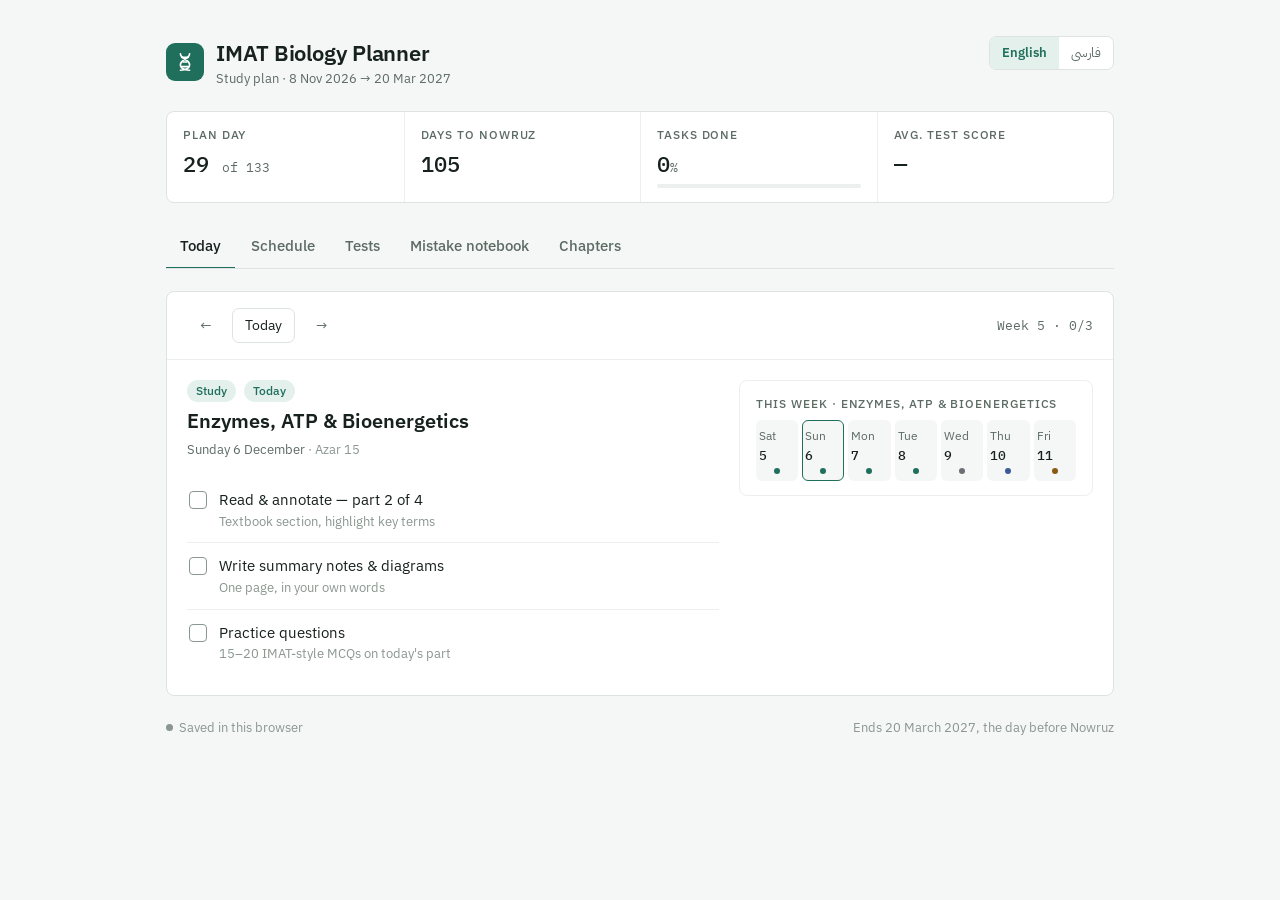
==== index.html @ bbfca8be "Add IMAT biology study planner Co-Authored-By: Claude Opus 5.5 <noreply@anthropic.com> Claude-Sessio" ====
<!doctype html>
<html lang="en"><head><meta charset="utf-8"><meta name="viewport" content="width=device-width,initial-scale=1,viewport-fit=cover"></head><body>
<title>IMAT Biology Planner</title>
<meta name="claude:viewport-fit-sides" content="cover">
<link rel="preconnect" href="https://fonts.googleapis.com">
<link rel="preconnect" href="https://fonts.gstatic.com" crossorigin>
<link rel="stylesheet" href="https://fonts.googleapis.com/css2?family=IBM+Plex+Mono:wght@400;500&family=IBM+Plex+Sans+Arabic:wght@400;500;600&family=IBM+Plex+Sans:wght@400;500;600&display=swap">
<style>
/* Layout: one calm working column — a header ledger with the key figures, a tab strip, then a single work surface. */
:root{
  --bg:#f5f7f6; --surface:#ffffff; --line:#dde3e0; --line-soft:#ebefed;
  --fg:#17211d; --muted:#5d6b65; --faint:#8a9690;
  --accent:#1f6f5c; --accent-soft:#e3f0eb; --accent-fg:#ffffff;
  --test:#3a5a99; --test-soft:#e6ecf7;
  --review:#8a5a14; --review-soft:#f6eddc;
  --rest:#6b6f75; --rest-soft:#eef0f1;
  --bad:#b23b3b; --bad-soft:#f8e6e6;
  --sans:"IBM Plex Sans","IBM Plex Sans Arabic",system-ui,-apple-system,"Segoe UI",sans-serif;
  --fa:"IBM Plex Sans Arabic","IBM Plex Sans",Tahoma,system-ui,sans-serif;
  --mono:"IBM Plex Mono",ui-monospace,"SF Mono",Menlo,monospace;
  --r:8px;
}
@media (prefers-color-scheme:dark){:root:not([data-theme="light"]){
  --bg:#0f1513; --surface:#161e1b; --line:#26312d; --line-soft:#1e2824;
  --fg:#e4ebe8; --muted:#9aa8a2; --faint:#6f7d77;
  --accent:#5fbf9f; --accent-soft:#183129; --accent-fg:#0d1a15;
  --test:#8fa9e0; --test-soft:#1b2438; --review:#d9a957; --review-soft:#2e2414;
  --rest:#9aa0a6; --rest-soft:#1f2427; --bad:#e58a8a; --bad-soft:#341c1c; color-scheme:dark}}
:root[data-theme="dark"]{
  --bg:#0f1513; --surface:#161e1b; --line:#26312d; --line-soft:#1e2824;
  --fg:#e4ebe8; --muted:#9aa8a2; --faint:#6f7d77;
  --accent:#5fbf9f; --accent-soft:#183129; --accent-fg:#0d1a15;
  --test:#8fa9e0; --test-soft:#1b2438; --review:#d9a957; --review-soft:#2e2414;
  --rest:#9aa0a6; --rest-soft:#1f2427; --bad:#e58a8a; --bad-soft:#341c1c; color-scheme:dark}

*{box-sizing:border-box}
body{background:var(--bg);color:var(--fg);font-family:var(--sans);font-size:15px;line-height:1.5;-webkit-font-smoothing:antialiased}
html[lang="fa"] body{font-family:var(--fa)}
.wrap{max-width:980px;margin:0 auto;padding-block:28px 64px;padding-left:max(16px,env(safe-area-inset-left,0px));padding-right:max(16px,env(safe-area-inset-right,0px));display:flex;flex-direction:column;gap:22px}
h1,h2,h3{margin:0;text-wrap:balance;font-weight:600}
h1{font-size:22px;letter-spacing:-.01em}
h2{font-size:17px}
h3{font-size:15px}
.num{font-family:var(--mono);font-variant-numeric:tabular-nums}
.eyebrow{font-size:11.5px;letter-spacing:.08em;text-transform:uppercase;color:var(--muted);font-weight:500}
html[lang="fa"] .eyebrow{letter-spacing:0;text-transform:none;font-size:12.5px}
.muted{color:var(--muted)}
button,input,select,textarea{font:inherit;color:inherit}
:focus-visible{outline:2px solid var(--accent);outline-offset:2px}

/* Header */
.top{display:flex;justify-content:space-between;align-items:flex-start;gap:16px;flex-wrap:wrap}
.brand{display:flex;gap:12px;align-items:center}
.mark{width:38px;height:38px;border-radius:9px;background:var(--accent);display:grid;place-items:center;flex:none}
.mark svg{width:22px;height:22px}
.sub{font-size:13px;color:var(--muted)}
.lang{display:flex;border:1px solid var(--line);border-radius:7px;overflow:hidden;background:var(--surface)}
.lang button{border:0;background:none;padding:6px 12px;cursor:pointer;font-size:13px;color:var(--muted)}
.lang button[aria-pressed="true"]{background:var(--accent-soft);color:var(--accent);font-weight:600}

.ledger{display:grid;grid-template-columns:repeat(4,minmax(0,1fr));background:var(--surface);border:1px solid var(--line);border-radius:var(--r)}
.ledger > div{padding:14px 16px;display:flex;flex-direction:column;gap:4px;min-width:0}
.ledger > div + div{border-inline-start:1px solid var(--line-soft)}
.ledger .v{font-family:var(--mono);font-size:22px;font-weight:500;font-variant-numeric:tabular-nums}
.ledger .v small{font-size:13px;color:var(--muted);font-weight:400}
.bar{height:4px;background:var(--line-soft);border-radius:2px;overflow:hidden}
.bar i{display:block;height:100%;background:var(--accent);border-radius:2px}

/* Tabs */
.tabs{display:flex;gap:2px;border-bottom:1px solid var(--line);overflow-x:auto;scrollbar-width:none}
.tabs button{border:0;background:none;padding:10px 14px;cursor:pointer;color:var(--muted);font-weight:500;border-bottom:2px solid transparent;margin-bottom:-1px;white-space:nowrap}
.tabs button[aria-selected="true"]{color:var(--fg);border-bottom-color:var(--accent)}
.tabs button:hover{color:var(--fg)}

.panel{background:var(--surface);border:1px solid var(--line);border-radius:var(--r)}
.panel-h{padding:16px 20px;border-bottom:1px solid var(--line-soft);display:flex;justify-content:space-between;align-items:center;gap:12px;flex-wrap:wrap}
.panel-b{padding:20px}

/* Chips */
.chip{display:inline-flex;align-items:center;gap:6px;font-size:12px;font-weight:500;padding:2px 9px;border-radius:999px;white-space:nowrap}
.chip.study{background:var(--accent-soft);color:var(--accent)}
.chip.test{background:var(--test-soft);color:var(--test)}
.chip.review{background:var(--review-soft);color:var(--review)}
.chip.rest{background:var(--rest-soft);color:var(--rest)}
.chip.final{background:var(--accent);color:var(--accent-fg)}
.chip.bad{background:var(--bad-soft);color:var(--bad)}
.chip.ok{background:var(--accent-soft);color:var(--accent)}

/* Today */
.today{display:grid;grid-template-columns:minmax(0,1.5fr) minmax(0,1fr);gap:20px}
.dayhead{display:flex;flex-direction:column;gap:6px}
.dayhead .date{font-size:13px;color:var(--muted)}
.chapter-title{font-size:20px;font-weight:600;line-height:1.3}
.tasks{list-style:none;margin:0;padding:0;display:flex;flex-direction:column}
.tasks li{border-top:1px solid var(--line-soft)}
.tasks li:first-child{border-top:0}
.task{display:flex;gap:12px;align-items:flex-start;padding:12px 2px;cursor:pointer}
.task input{appearance:none;width:18px;height:18px;border:1.5px solid var(--faint);border-radius:4px;margin:2px 0 0;flex:none;display:grid;place-items:center;cursor:pointer;background:var(--surface)}
.task input:checked{background:var(--accent);border-color:var(--accent)}
.task input:checked::after{content:"";width:9px;height:5px;border:2px solid var(--accent-fg);border-top:0;border-right:0;transform:rotate(-45deg) translate(1px,-1px)}
.task input:checked + span{color:var(--muted);text-decoration:line-through;text-decoration-color:var(--faint)}
.task small{display:block;color:var(--faint);font-size:12.5px;text-decoration:none}
.side{display:flex;flex-direction:column;gap:14px}
.box{border:1px solid var(--line-soft);border-radius:var(--r);padding:14px 16px;display:flex;flex-direction:column;gap:8px}
.weekstrip{display:grid;grid-template-columns:repeat(7,minmax(0,1fr));gap:4px}
.ws{border-radius:6px;padding:6px 2px;text-align:center;font-size:11.5px;display:flex;flex-direction:column;gap:2px;border:1px solid transparent;background:var(--bg);color:var(--muted);cursor:pointer}
.ws b{font-family:var(--mono);font-weight:500;font-size:13px;color:var(--fg)}
.ws.cur{border-color:var(--accent)}
.ws.done{background:var(--accent-soft)}
.ws.done b{color:var(--accent)}
.ws.out{opacity:.35;cursor:default}
.ws .dot{width:6px;height:6px;border-radius:50%;margin:0 auto}
.dot.study{background:var(--accent)} .dot.test{background:var(--test)} .dot.review{background:var(--review)} .dot.rest{background:var(--rest)} .dot.final{background:var(--accent)}
.nav{display:flex;gap:8px;align-items:center}
.btn{border:1px solid var(--line);background:var(--surface);border-radius:7px;padding:6px 12px;cursor:pointer;font-size:13.5px;display:inline-flex;align-items:center;gap:6px}
.btn:hover{border-color:var(--faint)}
.btn.primary{background:var(--accent);border-color:var(--accent);color:var(--accent-fg);font-weight:500}
.btn.ghost{border-color:transparent;background:none;color:var(--muted)}
.btn:disabled{opacity:.4;cursor:default}
.field{display:flex;flex-direction:column;gap:5px;font-size:13px;color:var(--muted)}
.field input,.field select,.field textarea{border:1px solid var(--line);border-radius:7px;padding:8px 10px;background:var(--surface);font-size:14.5px;width:100%;min-width:0}
.field textarea{resize:vertical;min-height:64px}
.score-row{display:flex;gap:8px;align-items:center}
.score-row input{width:90px;border:1px solid var(--line);border-radius:7px;padding:7px 10px;background:var(--surface);font-family:var(--mono)}

/* Schedule */
.weeks{display:flex;flex-direction:column}
.week{border-top:1px solid var(--line-soft)}
.week:first-child{border-top:0}
.week > summary{list-style:none;display:grid;grid-template-columns:56px minmax(0,1fr) auto;gap:14px;align-items:center;padding:14px 20px;cursor:pointer}
.week > summary::-webkit-details-marker{display:none}
.week > summary:hover{background:var(--bg)}
.wk-no{font-family:var(--mono);font-size:12.5px;color:var(--muted)}
.wk-title{min-width:0}
.wk-title b{font-weight:500;display:block;overflow:hidden;text-overflow:ellipsis;white-space:nowrap}
.wk-title span{font-size:12.5px;color:var(--faint)}
.wk-prog{display:flex;align-items:center;gap:10px;font-size:12.5px;color:var(--muted)}
.wk-prog .bar{width:70px}
.week.now > summary{background:var(--accent-soft)}
.days{padding:0 20px 14px 90px;display:flex;flex-direction:column}
html[dir="rtl"] .days{padding:0 90px 14px 20px}
.drow{display:grid;grid-template-columns:110px 92px minmax(0,1fr) auto;gap:12px;align-items:center;padding:8px 0;border-top:1px dashed var(--line-soft);font-size:13.5px;cursor:pointer}
.drow:hover .dtask{color:var(--fg)}
.drow .ddate{color:var(--muted);font-size:12.5px}
.drow .dtask{color:var(--muted);min-width:0}
.drow.today-row .ddate{color:var(--accent);font-weight:600}

/* Tests */
table{width:100%;border-collapse:collapse;font-size:14px}
th{font-weight:500;color:var(--muted);font-size:12px;text-align:start;padding:10px 12px;border-bottom:1px solid var(--line)}
html[lang="en"] th{text-transform:uppercase;letter-spacing:.06em}
td{padding:11px 12px;border-bottom:1px solid var(--line-soft);vertical-align:middle}
tr:last-child td{border-bottom:0}
.tablewrap{overflow-x:auto}
.sbar{display:flex;align-items:center;gap:8px;min-width:140px}
.sbar .bar{flex:1;height:6px}
.chart{width:100%;height:auto;display:block}
.chart text{fill:var(--muted);font-family:var(--mono);font-size:10px}

/* Mistakes */
.mform{display:grid;grid-template-columns:minmax(0,1fr) minmax(0,2fr);gap:12px}
.mform .wide{grid-column:1/-1}
.mlist{display:flex;flex-direction:column}
.mitem{display:grid;grid-template-columns:minmax(0,1fr) auto;gap:6px 14px;padding:14px 20px;border-top:1px solid var(--line-soft)}
.mitem:first-child{border-top:0}
.mitem p{margin:0}
.mitem .fix{color:var(--muted);font-size:14px}
.mitem .fix b{color:var(--accent);font-weight:500}
.mitem .meta{font-size:12px;color:var(--faint);display:flex;gap:8px;flex-wrap:wrap;align-items:center}
.mitem.resolved p:first-child{color:var(--muted)}
.mact{display:flex;gap:4px;align-items:flex-start}
.filters{display:flex;gap:8px;flex-wrap:wrap;align-items:center}
.filters select{border:1px solid var(--line);border-radius:7px;padding:6px 10px;background:var(--surface);font-size:13.5px}
.empty{padding:36px 20px;text-align:center;color:var(--muted);display:flex;flex-direction:column;gap:6px;align-items:center}

/* Chapters */
.clist{display:flex;flex-direction:column}
.crow{display:grid;grid-template-columns:40px minmax(0,1fr) 120px auto;gap:12px;align-items:center;padding:10px 20px;border-top:1px solid var(--line-soft)}
.crow:first-child{border-top:0}
.crow input{border:1px solid transparent;background:none;border-radius:6px;padding:6px 8px;font-size:14.5px;width:100%;min-width:0}
.crow input:hover{border-color:var(--line)}
.crow input:focus{border-color:var(--accent);background:var(--surface)}
.crow .cw{font-size:12.5px;color:var(--muted)}

.foot{display:flex;justify-content:space-between;gap:12px;flex-wrap:wrap;font-size:12.5px;color:var(--faint)}
.sync::before{content:"";display:inline-block;width:7px;height:7px;border-radius:50%;background:var(--faint);margin-inline-end:6px;vertical-align:1px}
.sync.on::before{background:var(--accent)}
.toast{position:fixed;inset-inline-start:50%;bottom:calc(20px + env(safe-area-inset-bottom,0px));transform:translateX(-50%);background:var(--fg);color:var(--bg);padding:8px 14px;border-radius:7px;font-size:13.5px;opacity:0;transition:opacity .2s;pointer-events:none}
html[dir="rtl"] .toast{transform:translateX(50%)}
.toast.show{opacity:1}

@media (max-width:760px){
  .ledger{grid-template-columns:repeat(2,minmax(0,1fr))}
  .ledger > div:nth-child(3){border-inline-start:0}
  .ledger > div:nth-child(n+3){border-top:1px solid var(--line-soft)}
  .today{grid-template-columns:minmax(0,1fr)}
  .days,html[dir="rtl"] .days{padding:0 16px 12px}
  .drow{grid-template-columns:78px minmax(0,1fr) auto;gap:8px}
  .drow .dtype{display:none}
  .week > summary{grid-template-columns:40px minmax(0,1fr) auto;padding:12px 16px;gap:10px}
  .wk-prog .bar{display:none}
  .mform{grid-template-columns:minmax(0,1fr)}
  .crow{grid-template-columns:30px minmax(0,1fr) auto;padding:10px 12px}
  .crow .cw{display:none}
  .panel-h,.panel-b{padding-left:16px;padding-right:16px}
  .mitem{padding:14px 16px}
}
@media (prefers-reduced-motion:reduce){*{transition:none!important}}
</style>

<div class="wrap" id="app">
  <header class="top">
    <div class="brand">
      <div class="mark" aria-hidden="true">
        <svg viewBox="0 0 24 24" fill="none" stroke="var(--accent-fg)" stroke-width="1.8" stroke-linecap="round"><path d="M7 3c0 6 10 6 10 12s-10 6-10 6M17 3c0 6-10 6-10 12s10 6 10 6"/><path d="M8.5 7h7M8.5 17h7M10 12h4"/></svg>
      </div>
      <div>
        <h1 id="t-title">IMAT Biology Planner</h1>
        <div class="sub" id="t-sub"></div>
      </div>
    </div>
    <div class="lang" role="group" aria-label="Language">
      <button id="lang-en" type="button" aria-pressed="true">English</button>
      <button id="lang-fa" type="button" aria-pressed="false">فارسی</button>
    </div>
  </header>

  <section class="ledger" id="ledger"></section>

  <nav class="tabs" role="tablist" id="tabs"></nav>

  <main id="view"></main>

  <footer class="foot">
    <span class="sync" id="sync"></span>
    <span id="t-range"></span>
  </footer>
</div>
<div class="toast" id="toast" role="status" aria-live="polite"></div>

<script>
(function(){
"use strict";

/* ---------- Calendar ---------- */
const START = new Date(2026,10,8);   // first study day (tomorrow)
const END   = new Date(2027,2,20);   // 29 Esfand 1405 — the day before Nowruz
const NOWRUZ= new Date(2027,2,21);   // 1 Farvardin 1406
const WEEK0 = new Date(2026,10,7);   // Saturday that opens week 1
const DAY = 86400000;
const keyOf = d => d.getFullYear()+"-"+String(d.getMonth()+1).padStart(2,"0")+"-"+String(d.getDate()).padStart(2,"0");
const fromKey = k => { const [y,m,d]=k.split("-").map(Number); return new Date(y,m-1,d); };
const diff = (a,b) => Math.round((b-a)/DAY);
const addDays = (d,n) => new Date(d.getFullYear(),d.getMonth(),d.getDate()+n);
const today0 = () => { const n=new Date(); return new Date(n.getFullYear(),n.getMonth(),n.getDate()); };
const TYPE_BY_DOW = {6:"study",0:"study",1:"study",2:"study",3:"rest",4:"test",5:"review"};

const DEFAULT_CHAPTERS = [
  "Chemistry of Living Things: water & biomolecules",
  "The Cell: structure, organelles, prokaryotes vs eukaryotes",
  "Cell Membranes & Transport",
  "Cell Cycle, Mitosis & Meiosis",
  "Enzymes, ATP & Bioenergetics",
  "Cellular Respiration & Photosynthesis",
  "DNA, Replication & Protein Synthesis",
  "Gene Regulation, Viruses & Bacteria",
  "Mendelian Genetics & Patterns of Inheritance",
  "Mutations, Genetic Disorders & Biotechnology",
  "Evolution & Classification of Living Things",
  "Tissues, Skin & the Musculoskeletal System",
  "Circulatory System & Blood",
  "Immune System",
  "Respiratory System",
  "Digestive System & Nutrition",
  "Excretory System & Homeostasis",
  "Nervous System, Senses & Endocrine System",
  "Reproduction & Development"
];

/* ---------- Text ---------- */
const T = {
  en:{
    sub:"Study plan · 8 Nov 2026 → 20 Mar 2027",
    range:"Ends 20 March 2027, the day before Nowruz",
    tabs:{today:"Today",schedule:"Schedule",tests:"Tests",mistakes:"Mistake notebook",chapters:"Chapters"},
    l_day:"Plan day", l_left:"Days to Nowruz", l_prog:"Tasks done", l_avg:"Avg. test score",
    of:"of", wk:"Week", chapter:"Chapter", chapters:"Chapters",
    types:{study:"Study",test:"Test",review:"Review",rest:"Rest",final:"Final review"},
    dows:["Sun","Mon","Tue","Wed","Thu","Fri","Sat"],
    startsIn:n=>`The plan starts ${n===1?"tomorrow":"in "+n+" days"}. Here is your first day.`,
    ended:"The plan has finished. Happy Nowruz.",
    thisWeek:"This week", prev:"Previous day", next:"Next day", goToday:"Today",
    study:(s,n)=>[["read",`Read & annotate — part ${s} of ${n}`,"Textbook section, highlight key terms"],["notes","Write summary notes & diagrams","One page, in your own words"],["q","Practice questions","15–20 IMAT-style MCQs on today's part"]],
    test:(n)=>[["test",`Timed test — ${n}`,"Mixed questions from every chapter so far"],["check","Mark answers and find every error","Note why each wrong answer was wrong"]],
    review:(c)=>[["recall",`Active recall: ${c}`,"Blank page: write all you remember, then check"],["mist","Write this week's mistakes in the notebook","From Thursday's test and practice sets"],["weak","Re-study the weak spots","Re-read only the parts you got wrong"]],
    rest:()=>[["rest","Rest, or catch up on unfinished tasks","Optional. Not counted in progress"]],
    final:()=>[["final","Full-course review: chapters 1–19","Skim summary notes of every chapter"],["mist","Read the whole mistake notebook","Focus on unresolved entries"]],
    chRange:n=> n===1?"chapter 1":`chapters 1–${n}`,
    score:"Score", scoreHint:"Your score in %", saveScore:"Save",
    weekOf:"Week of", openNotebook:"Open notebook",
    tTitle:"Thursday tests", tSub:"Cumulative test of every chapter studied so far",
    colDate:"Date", colCovers:"Covers", colScore:"Score", noScore:"Not taken",
    chartTitle:"Score trend",
    mTitle:"Mistake notebook", mSub:"Write each mistake once. Mark it resolved when you can answer it cold.",
    mWhat:"Mistake or question", mFix:"Correct answer / why", mCh:"Chapter", add:"Add to notebook",
    all:"All chapters", open:"Open", resolved:"Resolved", allStatus:"All",
    resolve:"Mark resolved", reopen:"Reopen", del:"Delete", confirmDel:"Confirm delete",
    mEmpty:"No mistakes logged yet", mEmptySub:"Add the first one after Thursday's test or any practice set.",
    cTitle:"Chapters", cSub:"One chapter per week. Rename any chapter to match your textbook.", reset:"Restore default names",
    cDone:"Done", cNow:"This week", cNext:"Upcoming",
    syncOn:"Saved to your account", syncOff:"Saved in this browser", saved:"Saved",
    restDay:"Rest day", note:"Wednesdays are free for rest or catching up."
  },
  fa:{
    sub:"برنامه مطالعه · ۱۷ آبان ۱۴۰۵ ← ۲۹ اسفند ۱۴۰۵",
    range:"پایان: ۲۹ اسفند ۱۴۰۵، یک روز قبل از عید",
    tabs:{today:"امروز",schedule:"برنامه",tests:"آزمون‌ها",mistakes:"دفتر اشتباهات",chapters:"فصل‌ها"},
    l_day:"روز برنامه", l_left:"روز تا عید", l_prog:"کارهای انجام‌شده", l_avg:"میانگین آزمون",
    of:"از", wk:"هفته", chapter:"فصل", chapters:"فصل‌ها",
    types:{study:"مطالعه",test:"آزمون",review:"مرور",rest:"استراحت",final:"مرور نهایی"},
    dows:["یک","دو","سه","چهار","پنج","جمعه","شنبه"],
    startsIn:n=>`برنامه ${n===1?"از فردا":n+" روز دیگر"} شروع می‌شود. روز اول را اینجا ببین.`,
    ended:"برنامه تمام شد. عید مبارک.",
    thisWeek:"این هفته", prev:"روز قبل", next:"روز بعد", goToday:"امروز",
    study:(s,n)=>[["read",`خواندن و حاشیه‌نویسی — بخش ${s} از ${n}`,"بخش کتاب، علامت زدن اصطلاحات مهم"],["notes","خلاصه‌نویسی و رسم شکل","یک صفحه، با زبان خودت"],["q","تست تمرینی","۱۵ تا ۲۰ تست سبک آیمت از بخش امروز"]],
    test:(n)=>[["test",`آزمون زمان‌دار — ${n}`,"تست ترکیبی از همه فصل‌های خوانده‌شده"],["check","تصحیح و پیدا کردن همه اشتباه‌ها","دلیل هر جواب غلط را بنویس"]],
    review:(c)=>[["recall",`مرور فعال: ${c}`,"روی کاغذ سفید هرچه یادت هست بنویس، بعد چک کن"],["mist","نوشتن اشتباهات هفته در دفتر","از آزمون پنجشنبه و تست‌های تمرینی"],["weak","مطالعه دوباره نقاط ضعف","فقط بخش‌هایی که غلط زدی"]],
    rest:()=>[["rest","استراحت یا جبران کارهای عقب‌افتاده","اختیاری؛ در پیشرفت حساب نمی‌شود"]],
    final:()=>[["final","مرور کل دوره: فصل ۱ تا ۱۹","خلاصه همه فصل‌ها را مرور کن"],["mist","خواندن کل دفتر اشتباهات","روی موارد حل‌نشده تمرکز کن"]],
    chRange:n=> n===1?"فصل ۱":`فصل ۱ تا ${fa(n)}`,
    score:"نمره", scoreHint:"نمره به درصد", saveScore:"ثبت",
    weekOf:"هفته", openNotebook:"باز کردن دفتر",
    tTitle:"آزمون‌های پنجشنبه", tSub:"آزمون تجمعی از همه فصل‌های خوانده‌شده",
    colDate:"تاریخ", colCovers:"محدوده", colScore:"نمره", noScore:"ثبت نشده",
    chartTitle:"روند نمره",
    mTitle:"دفتر اشتباهات", mSub:"هر اشتباه را یک بار بنویس. وقتی بدون کمک جوابش را دادی، حل‌شده علامت بزن.",
    mWhat:"اشتباه یا سؤال", mFix:"جواب درست / دلیل", mCh:"فصل", add:"افزودن به دفتر",
    all:"همه فصل‌ها", open:"حل‌نشده", resolved:"حل‌شده", allStatus:"همه",
    resolve:"حل شد", reopen:"باز کردن", del:"حذف", confirmDel:"تأیید حذف",
    mEmpty:"هنوز اشتباهی ثبت نشده", mEmptySub:"بعد از آزمون پنجشنبه یا هر تست تمرینی، اولین مورد را اضافه کن.",
    cTitle:"فصل‌ها", cSub:"هر هفته یک فصل. اسم هر فصل را مطابق کتابت تغییر بده.", reset:"بازگرداندن اسم‌های پیش‌فرض",
    cDone:"تمام‌شده", cNow:"این هفته", cNext:"آینده",
    syncOn:"در حساب شما ذخیره می‌شود", syncOff:"در همین مرورگر ذخیره می‌شود", saved:"ذخیره شد",
    restDay:"روز استراحت", note:"چهارشنبه‌ها برای استراحت یا جبران عقب‌افتادگی آزاد است."
  }
};
function fa(n){ return String(n).replace(/\d/g,d=>"۰۱۲۳۴۵۶۷۸۹"[d]); }

/* ---------- State ---------- */
let S = { lang:"en", done:{}, scores:{}, mistakes:[], chapters:DEFAULT_CHAPTERS.slice() };
let tab = "today", cursor = null, mFilter = {ch:"all",st:"all"}, pendingDel = null;
const L = () => T[S.lang];
const N = n => S.lang==="fa" ? fa(n) : String(n);
const esc = s => String(s).replace(/[&<>"']/g,c=>({"&":"&amp;","<":"&lt;",">":"&gt;",'"':"&quot;","'":"&#39;"}[c]));

/* ---------- Plan model ---------- */
const DAYS = [];
for(let d=new Date(START); d<=END; d=addDays(d,1)){
  const k=keyOf(d), wk=Math.floor(diff(WEEK0,d)/7);
  DAYS.push({key:k, date:new Date(d), wk, type: k===keyOf(END) ? "final" : TYPE_BY_DOW[d.getDay()]});
}
const WEEKS = [];
DAYS.forEach(d=>{ (WEEKS[d.wk] ||= []).push(d); });
WEEKS.forEach(w=>{ const st=w.filter(d=>d.type==="study"); st.forEach((d,i)=>{d.part=i+1; d.parts=st.length;}); });
const CHAPTER_WEEKS = WEEKS.length - 1; // last week holds only the final day
function chName(i){ return S.chapters[i] || DEFAULT_CHAPTERS[i] || ("Chapter "+(i+1)); }
function tasksFor(d){
  const t=L();
  if(d.type==="study") return t.study(N(d.part),N(d.parts));
  if(d.type==="test")  return t.test(t.chRange(d.wk+1));
  if(d.type==="review")return t.review(t.chapter+" "+N(d.wk+1));
  if(d.type==="final") return t.final();
  return t.rest();
}
function headline(d){
  if(d.type==="final") return L().types.final;
  if(d.type==="test") return L().types.test+": "+L().chRange(d.wk+1);
  if(d.type==="rest") return L().restDay;
  return chName(d.wk);
}
const isDone = (d,id) => !!(S.done[d.key] && S.done[d.key][id]);
function dayStatus(d){
  const ts=tasksFor(d), n=ts.filter(x=>isDone(d,x[0])).length;
  return {n, total:ts.length, full: n===ts.length};
}
function counted(){ return DAYS.filter(d=>d.type!=="rest"); }
function progress(){
  let n=0,t=0; counted().forEach(d=>{const s=dayStatus(d); n+=s.n; t+=s.total;}); return {n,t};
}
function avgScore(){
  const v=Object.values(S.scores).filter(x=>x!==""&&x!=null).map(Number); if(!v.length) return null;
  return Math.round(v.reduce((a,b)=>a+b,0)/v.length);
}

/* ---------- Dates ---------- */
function fmtDate(d, opts){
  const o = opts || {weekday:"long",day:"numeric",month:"long"};
  const g = new Intl.DateTimeFormat(S.lang==="fa"?"fa-IR-u-ca-persian":"en-GB", o).format(d);
  const j = new Intl.DateTimeFormat(S.lang==="fa"?"en-GB":"en-u-ca-persian", {day:"numeric",month:"short"}).format(d);
  return {main:g, alt:j};
}
const shortDate = d => new Intl.DateTimeFormat(S.lang==="fa"?"fa-IR-u-ca-persian":"en-GB",{day:"numeric",month:"short"}).format(d);

/* ---------- Storage: account (db) with browser fallback ---------- */
let db=null, uid=null, ref=null, synced=false, writing=false, dirty=false, timer=null;
function lsGet(){ try{ return JSON.parse(localStorage.getItem("imat-bio-planner")||"null"); }catch(e){ return null; } }
function lsSet(){ try{ localStorage.setItem("imat-bio-planner", JSON.stringify(S)); }catch(e){} }
function merge(x){ if(x&&typeof x==="object"){ S = Object.assign({}, S, x); if(!Array.isArray(S.chapters)||!S.chapters.length) S.chapters=DEFAULT_CHAPTERS.slice(); } }
function save(){
  lsSet();
  if(!ref) return;
  dirty=true; clearTimeout(timer); timer=setTimeout(flush, 600);
}
async function flush(){
  if(writing||!dirty||!ref) return;
  writing=true; dirty=false;
  try{ await ref.set(JSON.parse(JSON.stringify(S))); }
  catch(e){ if(e&&e.code==="unavailable"){ dirty=true; setTimeout(flush, 1500+Math.random()*1000); } }
  writing=false; if(dirty) flush();
}
async function connect(){
  try{
    if(!window.claude || !window.claude.use) return;
    const [d,u] = await Promise.all([window.claude.use("db"), window.claude.use("user")]);
    if(!d||!u) return;
    const id = await u.id(); if(!id) return;
    db=d; uid=id; ref=db.doc("data/users/"+uid+"/planner");
    const snap = await Promise.race([ref.get(), new Promise((_,r)=>setTimeout(()=>r(new Error("timeout")),10000))]);
    if(snap.exists){ merge(snap.data()); lsSet(); }
    else { await ref.set(JSON.parse(JSON.stringify(S))); }
    synced=true; render();
  }catch(e){ /* stay on browser storage */ }
}

/* ---------- Render ---------- */
const $ = id => document.getElementById(id);
function toast(msg){ const t=$("toast"); t.textContent=msg; t.classList.add("show"); clearTimeout(toast._t); toast._t=setTimeout(()=>t.classList.remove("show"),1400); }

function renderChrome(){
  const t=L(), html=document.documentElement;
  html.lang=S.lang; html.dir=S.lang==="fa"?"rtl":"ltr";
  $("lang-en").setAttribute("aria-pressed",S.lang==="en"); $("lang-fa").setAttribute("aria-pressed",S.lang==="fa");
  $("t-title").textContent = S.lang==="fa" ? "برنامه زیست آیمت" : "IMAT Biology Planner";
  $("t-sub").textContent=t.sub; $("t-range").textContent=t.range;
  $("sync").textContent = synced ? t.syncOn : t.syncOff; $("sync").classList.toggle("on",synced);

  const td=today0(), dayNo=Math.min(Math.max(diff(START,td)+1,0),DAYS.length);
  const left=Math.max(diff(td,NOWRUZ),0), p=progress(), pct=p.t?Math.round(p.n/p.t*100):0, avg=avgScore();
  $("ledger").innerHTML = `
    <div><span class="eyebrow">${t.l_day}</span><span class="v">${N(dayNo)} <small>${t.of} ${N(DAYS.length)}</small></span></div>
    <div><span class="eyebrow">${t.l_left}</span><span class="v">${N(left)}</span></div>
    <div><span class="eyebrow">${t.l_prog}</span><span class="v">${N(pct)}<small>%</small></span><div class="bar"><i style="width:${pct}%"></i></div></div>
    <div><span class="eyebrow">${t.l_avg}</span><span class="v">${avg==null?"—":N(avg)+"<small>%</small>"}</span></div>`;

  $("tabs").innerHTML = Object.entries(t.tabs).map(([k,v])=>`<button role="tab" type="button" data-tab="${k}" aria-selected="${k===tab}">${v}</button>`).join("");
}

function defaultCursor(){
  const k=keyOf(today0());
  if(k<DAYS[0].key) return DAYS[0].key;
  if(k>DAYS[DAYS.length-1].key) return DAYS[DAYS.length-1].key;
  return k;
}

function viewToday(){
  const t=L(); if(!cursor) cursor=defaultCursor();
  const i=DAYS.findIndex(d=>d.key===cursor), d=DAYS[i], td=keyOf(today0());
  const dt=fmtDate(d.date), st=dayStatus(d), ts=tasksFor(d);
  let notice="";
  if(td<DAYS[0].key && cursor===DAYS[0].key) notice=`<div class="box" style="background:var(--accent-soft);border-color:transparent;color:var(--accent)">${t.startsIn(diff(today0(),START))}</div>`;
  if(td>DAYS[DAYS.length-1].key) notice=`<div class="box">${t.ended}</div>`;

  const scoreBox = d.type==="test" ? `<div class="box"><span class="eyebrow">${t.score}</span>
      <div class="score-row"><input id="score-in" type="number" min="0" max="100" inputmode="numeric" placeholder="%" aria-label="${t.scoreHint}" value="${S.scores[d.key]??""}"><button class="btn primary" type="button" data-act="score">${t.saveScore}</button></div>
      <span class="muted" style="font-size:12.5px">${t.scoreHint}</span></div>` : "";
  const nbBox = (d.type==="review"||d.type==="final"||d.type==="test") ? `<div class="box"><span class="eyebrow">${t.tabs.mistakes}</span>
      <span class="num" style="font-size:20px">${N(S.mistakes.filter(m=>!m.resolved).length)} <small class="muted" style="font-size:13px">${t.open}</small></span>
      <button class="btn" type="button" data-tab="mistakes">${t.openNotebook}</button></div>` : "";

  const strip = [];
  for(let k=0;k<7;k++){
    const date=addDays(WEEK0, d.wk*7+k), key=keyOf(date), dd=DAYS.find(x=>x.key===key);
    const dow=t.dows[date.getDay()], dnum=S.lang==="fa"?fa(new Intl.DateTimeFormat("en-u-ca-persian",{day:"numeric"}).format(date)):date.getDate();
    if(!dd){ strip.push(`<div class="ws out"><span>${dow}</span><b>${dnum}</b><span class="dot"></span></div>`); continue; }
    const s=dayStatus(dd);
    strip.push(`<button type="button" class="ws${dd.key===cursor?" cur":""}${s.full&&dd.type!=="rest"?" done":""}" data-day="${dd.key}" title="${t.types[dd.type]}"><span>${dow}</span><b>${dnum}</b><span class="dot ${dd.type}"></span></button>`);
  }

  return `${notice}
  <div class="panel">
    <div class="panel-h">
      <div class="nav">
        <button class="btn ghost" type="button" data-act="prev" ${i===0?"disabled":""} aria-label="${t.prev}">${S.lang==="fa"?"→":"←"}</button>
        <button class="btn" type="button" data-act="today">${t.goToday}</button>
        <button class="btn ghost" type="button" data-act="next" ${i===DAYS.length-1?"disabled":""} aria-label="${t.next}">${S.lang==="fa"?"←":"→"}</button>
      </div>
      <span class="muted num" style="font-size:12.5px">${t.wk} ${N(d.wk+1)} · ${N(st.n)}/${N(st.total)}</span>
    </div>
    <div class="panel-b today">
      <div style="display:flex;flex-direction:column;gap:18px;min-width:0">
        <div class="dayhead">
          <div style="display:flex;gap:8px;align-items:center;flex-wrap:wrap"><span class="chip ${d.type}">${t.types[d.type]}</span>${d.key===td?`<span class="chip ok">${t.goToday}</span>`:""}</div>
          <div class="chapter-title" dir="auto">${esc(headline(d))}</div>
          <div class="date">${dt.main} <span style="color:var(--faint)">· ${dt.alt}</span></div>
        </div>
        <ul class="tasks">${ts.map(([id,label,hint])=>`<li><label class="task"><input type="checkbox" id="tk-${d.key}-${id}" data-task="${id}" ${isDone(d,id)?"checked":""}><span>${esc(label)}<small>${esc(hint)}</small></span></label></li>`).join("")}</ul>
        ${d.type==="rest"?`<p class="muted" style="margin:0;font-size:13.5px">${t.note}</p>`:""}
      </div>
      <aside class="side">
        <div class="box"><span class="eyebrow">${t.thisWeek} · ${esc(chName(Math.min(d.wk,CHAPTER_WEEKS-1)))}</span><div class="weekstrip">${strip.join("")}</div></div>
        ${scoreBox}${nbBox}
      </aside>
    </div>
  </div>`;
}

function viewSchedule(){
  const t=L(), td=keyOf(today0());
  return `<div class="panel"><div class="panel-h"><div><h2>${t.tabs.schedule}</h2><div class="muted" style="font-size:13px">${t.note}</div></div>
    <div style="display:flex;gap:6px;flex-wrap:wrap">${["study","test","review","rest"].map(x=>`<span class="chip ${x}">${t.types[x]}</span>`).join("")}</div></div>
  <div class="weeks">${WEEKS.map((w,wi)=>{
    let n=0,tot=0; w.filter(d=>d.type!=="rest").forEach(d=>{const s=dayStatus(d); n+=s.n; tot+=s.total;});
    const pct=tot?Math.round(n/tot*100):0, now=w.some(d=>d.key===td) || (td<DAYS[0].key&&wi===0);
    const title = wi<CHAPTER_WEEKS ? chName(wi) : t.types.final;
    return `<details class="week${now?" now":""}" ${now?"open":""}><summary>
      <span class="wk-no">${t.wk} ${N(wi+1)}</span>
      <span class="wk-title"><b dir="auto">${esc(title)}</b><span>${shortDate(w[0].date)} – ${shortDate(w[w.length-1].date)}</span></span>
      <span class="wk-prog"><span class="bar"><i style="width:${pct}%"></i></span><span class="num">${N(pct)}%</span></span>
    </summary><div class="days">${w.map(d=>{
      const s=dayStatus(d), ts=tasksFor(d);
      const stat = d.type==="rest" ? "" : s.full ? `<span class="chip ok">✓</span>` : (d.key<td && s.n<s.total) ? `<span class="chip bad">${N(s.n)}/${N(s.total)}</span>` : `<span class="muted num" style="font-size:12px">${N(s.n)}/${N(s.total)}</span>`;
      return `<div class="drow${d.key===td?" today-row":""}" data-day="${d.key}" role="button" tabindex="0">
        <span class="ddate">${fmtDate(d.date,{weekday:"short",day:"numeric",month:"short"}).main}</span>
        <span class="dtype"><span class="chip ${d.type}">${t.types[d.type]}</span></span>
        <span class="dtask">${esc(ts[0][1])}</span>${stat}</div>`;
    }).join("")}</div></details>`;
  }).join("")}</div></div>`;
}

function viewTests(){
  const t=L(), tests=DAYS.filter(d=>d.type==="test"), td=keyOf(today0());
  const pts=tests.map((d,i)=>({i,v:S.scores[d.key]})).filter(p=>p.v!==""&&p.v!=null);
  const W=600,H=150,pl=30,pr=10,pt=10,pb=22, x=i=>pl+(W-pl-pr)*(tests.length>1?i/(tests.length-1):0), y=v=>pt+(H-pt-pb)*(1-v/100);
  const grid=[0,50,100].map(v=>`<line x1="${pl}" x2="${W-pr}" y1="${y(v)}" y2="${y(v)}" stroke="var(--line-soft)"/><text x="${pl-6}" y="${y(v)+3}" text-anchor="end">${v}</text>`).join("");
  const xl=tests.map((d,i)=> i%3===0?`<text x="${x(i)}" y="${H-6}" text-anchor="middle">${i+1}</text>`:"").join("");
  const line=pts.length>1?`<polyline fill="none" stroke="var(--test)" stroke-width="2" points="${pts.map(p=>x(p.i)+","+y(p.v)).join(" ")}"/>`:"";
  const dots=pts.map((p,k)=>`<circle cx="${x(p.i)}" cy="${y(p.v)}" r="${k===pts.length-1?4.5:3}" fill="${k===pts.length-1?"var(--test)":"var(--surface)"}" stroke="var(--test)" stroke-width="2"/>`).join("");
  return `<div class="panel"><div class="panel-h"><div><h2>${t.tTitle}</h2><div class="muted" style="font-size:13px">${t.tSub}</div></div></div>
    <div class="panel-b" style="border-bottom:1px solid var(--line-soft)"><div class="eyebrow" style="margin-bottom:8px">${t.chartTitle}</div>
      <svg class="chart" viewBox="0 0 ${W} ${H}" role="img" aria-label="${t.chartTitle}">${grid}${xl}${line}${dots}</svg></div>
    <div class="tablewrap"><table><thead><tr><th>#</th><th>${t.colDate}</th><th>${t.colCovers}</th><th>${t.colScore}</th></tr></thead><tbody>
    ${tests.map((d,i)=>{const v=S.scores[d.key]; const has=v!==""&&v!=null;
      return `<tr><td class="num muted">${N(i+1)}</td><td style="white-space:nowrap">${fmtDate(d.date,{day:"numeric",month:"short"}).main}${d.key===td?` <span class="chip ok">${t.goToday}</span>`:""}</td><td>${t.chRange(d.wk+1)}</td>
      <td>${has?`<div class="sbar"><div class="bar"><i style="width:${v}%;background:var(--test)"></i></div><span class="num">${N(v)}%</span></div>`:`<button class="btn ghost" type="button" data-day="${d.key}" style="padding:2px 0">${t.noScore}</button>`}</td></tr>`;}).join("")}
    </tbody></table></div></div>`;
}

function chapterOptions(sel, withAll){
  const t=L(); let o = withAll?`<option value="all"${sel==="all"?" selected":""}>${t.all}</option>`:"";
  for(let i=0;i<CHAPTER_WEEKS;i++) o+=`<option value="${i}"${String(sel)===String(i)?" selected":""}>${N(i+1)}. ${esc(chName(i))}</option>`;
  return o;
}
function currentChapter(){ const k=keyOf(today0()); const d=DAYS.find(x=>x.key===k); return d?Math.min(d.wk,CHAPTER_WEEKS-1):0; }

function viewMistakes(){
  const t=L();
  const list=S.mistakes.filter(m=>(mFilter.ch==="all"||String(m.ch)===mFilter.ch)&&(mFilter.st==="all"||(mFilter.st==="open"?!m.resolved:m.resolved)))
    .slice().sort((a,b)=>(a.resolved-b.resolved)||(b.created-a.created));
  return `<div class="panel"><div class="panel-h"><div><h2>${t.mTitle}</h2><div class="muted" style="font-size:13px">${t.mSub}</div></div></div>
    <form class="panel-b mform" id="mform" style="border-bottom:1px solid var(--line-soft)">
      <label class="field">${t.mCh}<select id="m-ch">${chapterOptions(currentChapter(),false)}</select></label>
      <label class="field">${t.mWhat}<input id="m-what" type="text" required autocomplete="off"></label>
      <label class="field wide">${t.mFix}<textarea id="m-fix" rows="2"></textarea></label>
      <div class="wide"><button class="btn primary" type="submit">${t.add}</button></div>
    </form>
    <div class="panel-b filters" style="padding-block:12px;border-bottom:1px solid var(--line-soft)">
      <select id="f-ch" aria-label="${t.mCh}">${chapterOptions(mFilter.ch,true)}</select>
      <select id="f-st" aria-label="Status"><option value="all"${mFilter.st==="all"?" selected":""}>${t.allStatus}</option><option value="open"${mFilter.st==="open"?" selected":""}>${t.open}</option><option value="resolved"${mFilter.st==="resolved"?" selected":""}>${t.resolved}</option></select>
      <span class="muted num" style="font-size:12.5px">${N(list.length)}</span>
    </div>
    <div class="mlist">${list.length?list.map(m=>`<div class="mitem${m.resolved?" resolved":""}">
      <div style="display:flex;flex-direction:column;gap:6px;min-width:0">
        <p>${esc(m.what)}</p>${m.fix?`<p class="fix"><b>→</b> ${esc(m.fix)}</p>`:""}
        <div class="meta"><span>${t.chapter} ${N(+m.ch+1)} · ${esc(chName(+m.ch))}</span><span>·</span><span>${fmtDate(new Date(m.created),{day:"numeric",month:"short"}).main}</span>${m.resolved?`<span class="chip ok">${t.resolved}</span>`:""}</div>
      </div>
      <div class="mact"><button class="btn" type="button" data-m="toggle" data-id="${m.id}">${m.resolved?t.reopen:t.resolve}</button>
      <button class="btn ghost" type="button" data-m="del" data-id="${m.id}" style="${pendingDel===m.id?"color:var(--bad)":""}">${pendingDel===m.id?t.confirmDel:t.del}</button></div>
    </div>`).join(""):`<div class="empty"><b>${t.mEmpty}</b><span>${t.mEmptySub}</span></div>`}</div></div>`;
}

function viewChapters(){
  const t=L(), cw=currentChapter(), started=keyOf(today0())>=DAYS[0].key;
  return `<div class="panel"><div class="panel-h"><div><h2>${t.cTitle}</h2><div class="muted" style="font-size:13px">${t.cSub}</div></div>
    <button class="btn" type="button" data-act="resetch">${t.reset}</button></div>
    <div class="clist">${Array.from({length:CHAPTER_WEEKS},(_,i)=>{
      const w=WEEKS[i]; const st=w.filter(d=>d.type==="study"); const done=st.every(d=>dayStatus(d).full);
      const chip = done?`<span class="chip ok">${t.cDone}</span>`:(started&&i===cw)?`<span class="chip study">${t.cNow}</span>`:`<span class="chip rest">${t.cNext}</span>`;
      return `<div class="crow"><span class="num muted">${N(i+1)}</span><input id="ch-${i}" data-ch="${i}" value="${esc(chName(i))}" aria-label="${t.chapter} ${i+1}"><span class="cw">${shortDate(w[0].date)} – ${shortDate(w[w.length-1].date)}</span>${chip}</div>`;
    }).join("")}</div></div>`;
}

function render(){
  renderChrome();
  const v = {today:viewToday,schedule:viewSchedule,tests:viewTests,mistakes:viewMistakes,chapters:viewChapters}[tab]();
  const open = tab==="schedule" ? [...document.querySelectorAll("details.week")].map(x=>x.open) : null;
  $("view").innerHTML=v;
  if(open && open.length){ document.querySelectorAll("details.week").forEach((x,i)=>{ if(open[i]!=null) x.open=open[i]; }); }
}

/* ---------- Events ---------- */
document.addEventListener("click",e=>{
  const el=e.target.closest("[data-tab],[data-day],[data-act],[data-m],#lang-en,#lang-fa");
  if(!el) return;
  if(el.id==="lang-en"||el.id==="lang-fa"){ S.lang=el.id==="lang-en"?"en":"fa"; save(); render(); return; }
  if(el.dataset.tab){ tab=el.dataset.tab; pendingDel=null; render(); return; }
  if(el.dataset.day){ cursor=el.dataset.day; tab="today"; render(); window.scrollTo({top:0}); return; }
  const a=el.dataset.act;
  if(a){
    const i=DAYS.findIndex(d=>d.key===cursor);
    if(a==="prev"&&i>0){cursor=DAYS[i-1].key;render();}
    if(a==="next"&&i<DAYS.length-1){cursor=DAYS[i+1].key;render();}
    if(a==="today"){cursor=defaultCursor();render();}
    if(a==="score"){ const v=$("score-in").value.trim(); const n=v===""?"":Math.max(0,Math.min(100,Math.round(+v)));
      if(n===""||!isNaN(n)){ if(n==="") delete S.scores[cursor]; else S.scores[cursor]=n; save(); render(); toast(L().saved);} }
    if(a==="resetch"){ S.chapters=DEFAULT_CHAPTERS.slice(); save(); render(); toast(L().saved); }
    return;
  }
  if(el.dataset.m){
    const id=el.dataset.id, m=S.mistakes.find(x=>x.id===id); if(!m) return;
    if(el.dataset.m==="toggle"){ m.resolved=!m.resolved; pendingDel=null; save(); render(); }
    if(el.dataset.m==="del"){ if(pendingDel===id){ S.mistakes=S.mistakes.filter(x=>x.id!==id); pendingDel=null; save(); } else pendingDel=id; render(); }
  }
});
document.addEventListener("keydown",e=>{ if((e.key==="Enter"||e.key===" ")&&e.target.classList.contains("drow")){ e.preventDefault(); e.target.click(); }});
document.addEventListener("change",e=>{
  const el=e.target;
  if(el.dataset.task){ (S.done[cursor] ||= {}); if(el.checked) S.done[cursor][el.dataset.task]=true; else delete S.done[cursor][el.dataset.task];
    if(!Object.keys(S.done[cursor]).length) delete S.done[cursor]; save(); render(); }
  if(el.id==="f-ch"){ mFilter.ch=el.value; render(); }
  if(el.id==="f-st"){ mFilter.st=el.value; render(); }
  if(el.dataset.ch!=null){ const v=el.value.trim(); S.chapters[+el.dataset.ch]=v||DEFAULT_CHAPTERS[+el.dataset.ch]; save(); toast(L().saved); }
});
document.addEventListener("keydown",e=>{ if(e.key==="Enter"&&e.target.id==="score-in"){ e.preventDefault(); document.querySelector('[data-act="score"]').click(); }});
document.addEventListener("submit",e=>{
  if(e.target.id!=="mform") return; e.preventDefault();
  const what=$("m-what").value.trim(); if(!what) return;
  S.mistakes.push({id:Date.now().toString(36)+Math.random().toString(36).slice(2,6), ch:+$("m-ch").value, what, fix:$("m-fix").value.trim(), resolved:false, created:Date.now()});
  save(); render(); toast(L().saved); const f=$("m-what"); if(f) f.focus();
});

/* ---------- Boot ---------- */
merge(lsGet());
render();
connect();
})();
</script>

</body></html>
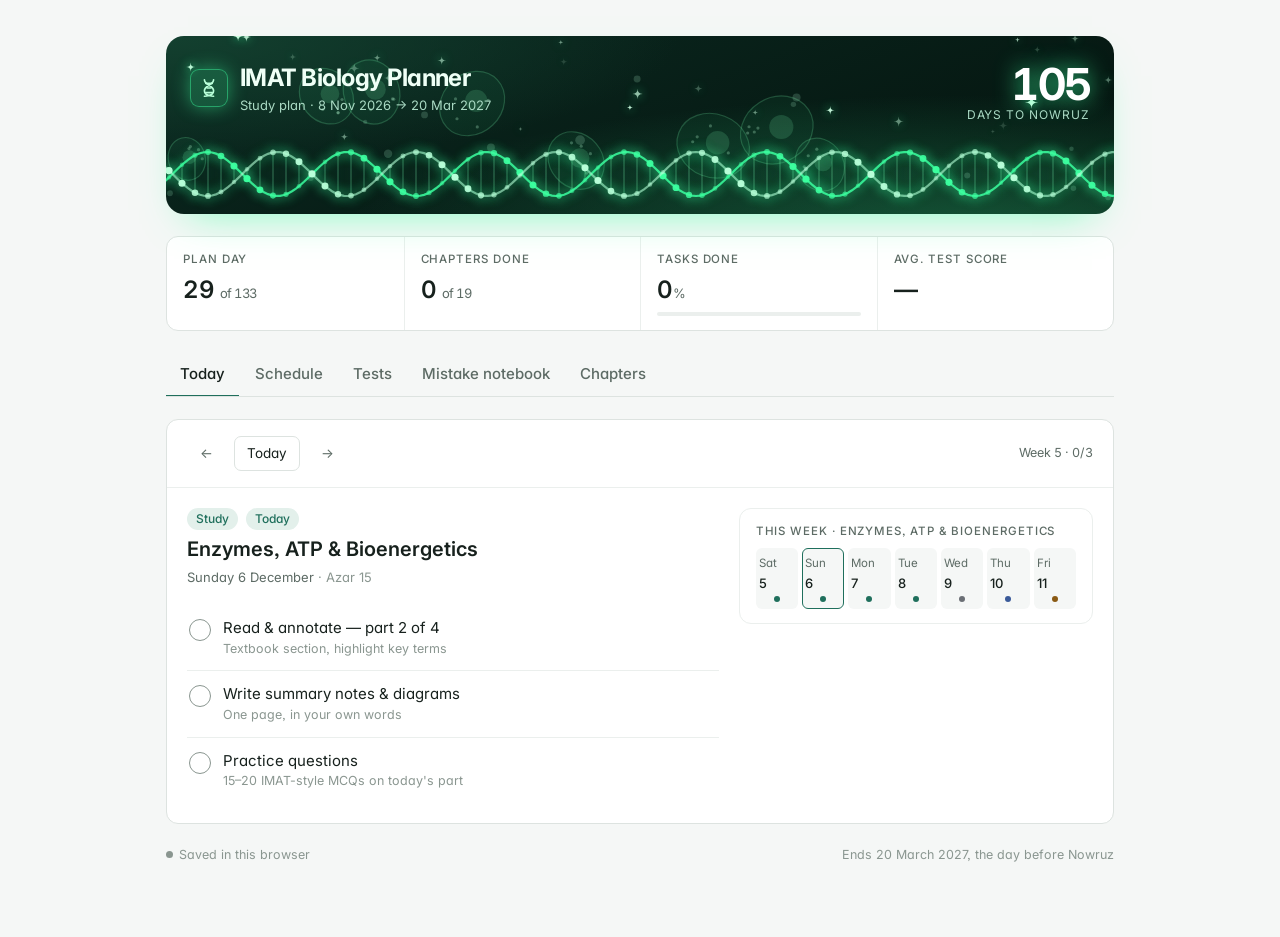
==== commit 3c10651a: "Add glowing biology hero and sparkles, iPhone-style font, remove Persian Co-Authored-By: Claude Opus" ====
--- a/index.html
+++ b/index.html
@@ -4,9 +4,9 @@
 <meta name="claude:viewport-fit-sides" content="cover">
 <link rel="preconnect" href="https://fonts.googleapis.com">
 <link rel="preconnect" href="https://fonts.gstatic.com" crossorigin>
-<link rel="stylesheet" href="https://fonts.googleapis.com/css2?family=IBM+Plex+Mono:wght@400;500&family=IBM+Plex+Sans+Arabic:wght@400;500;600&family=IBM+Plex+Sans:wght@400;500;600&display=swap">
+<link rel="stylesheet" href="https://fonts.googleapis.com/css2?family=Inter:wght@400;500;600;700&display=swap">
 <style>
-/* Layout: one calm working column — a header ledger with the key figures, a tab strip, then a single work surface. */
+/* Layout: a glowing biology hero band, a ledger of key figures, a tab strip, then a single calm work surface. */
 :root{
   --bg:#f5f7f6; --surface:#ffffff; --line:#dde3e0; --line-soft:#ebefed;
   --fg:#17211d; --muted:#5d6b65; --faint:#8a9690;
@@ -15,10 +15,11 @@
   --review:#8a5a14; --review-soft:#f6eddc;
   --rest:#6b6f75; --rest-soft:#eef0f1;
   --bad:#b23b3b; --bad-soft:#f8e6e6;
-  --sans:"IBM Plex Sans","IBM Plex Sans Arabic",system-ui,-apple-system,"Segoe UI",sans-serif;
-  --fa:"IBM Plex Sans Arabic","IBM Plex Sans",Tahoma,system-ui,sans-serif;
-  --mono:"IBM Plex Mono",ui-monospace,"SF Mono",Menlo,monospace;
-  --r:8px;
+  /* iPhone look: San Francisco on Apple devices, Inter (its closest match) everywhere else */
+  --sans:-apple-system,BlinkMacSystemFont,"SF Pro Text","SF Pro Display","Inter","Helvetica Neue",system-ui,sans-serif;
+  --mono:var(--sans);
+  --r:12px;
+  --hero-1:#0b2a21; --hero-2:#04120d; --glow:#3dffa0; --glow-soft:#b9ffd9;
 }
 @media (prefers-color-scheme:dark){:root:not([data-theme="light"]){
   --bg:#0f1513; --surface:#161e1b; --line:#26312d; --line-soft:#1e2824;
@@ -34,16 +35,14 @@
   --rest:#9aa0a6; --rest-soft:#1f2427; --bad:#e58a8a; --bad-soft:#341c1c; color-scheme:dark}
 
 *{box-sizing:border-box}
-body{background:var(--bg);color:var(--fg);font-family:var(--sans);font-size:15px;line-height:1.5;-webkit-font-smoothing:antialiased}
-html[lang="fa"] body{font-family:var(--fa)}
+body{background:var(--bg);color:var(--fg);font-family:var(--sans);font-size:15px;line-height:1.5;-webkit-font-smoothing:antialiased;font-feature-settings:"cv11","ss03"}
 .wrap{max-width:980px;margin:0 auto;padding-block:28px 64px;padding-left:max(16px,env(safe-area-inset-left,0px));padding-right:max(16px,env(safe-area-inset-right,0px));display:flex;flex-direction:column;gap:22px}
 h1,h2,h3{margin:0;text-wrap:balance;font-weight:600}
-h1{font-size:22px;letter-spacing:-.01em}
-h2{font-size:17px}
+h1{font-size:24px;letter-spacing:-.022em;font-weight:700}
+h2{font-size:17px;letter-spacing:-.012em}
 h3{font-size:15px}
 .num{font-family:var(--mono);font-variant-numeric:tabular-nums}
 .eyebrow{font-size:11.5px;letter-spacing:.08em;text-transform:uppercase;color:var(--muted);font-weight:500}
-html[lang="fa"] .eyebrow{letter-spacing:0;text-transform:none;font-size:12.5px}
 .muted{color:var(--muted)}
 button,input,select,textarea{font:inherit;color:inherit}
 :focus-visible{outline:2px solid var(--accent);outline-offset:2px}
@@ -54,14 +53,11 @@
 .mark{width:38px;height:38px;border-radius:9px;background:var(--accent);display:grid;place-items:center;flex:none}
 .mark svg{width:22px;height:22px}
 .sub{font-size:13px;color:var(--muted)}
-.lang{display:flex;border:1px solid var(--line);border-radius:7px;overflow:hidden;background:var(--surface)}
-.lang button{border:0;background:none;padding:6px 12px;cursor:pointer;font-size:13px;color:var(--muted)}
-.lang button[aria-pressed="true"]{background:var(--accent-soft);color:var(--accent);font-weight:600}
 
 .ledger{display:grid;grid-template-columns:repeat(4,minmax(0,1fr));background:var(--surface);border:1px solid var(--line);border-radius:var(--r)}
 .ledger > div{padding:14px 16px;display:flex;flex-direction:column;gap:4px;min-width:0}
 .ledger > div + div{border-inline-start:1px solid var(--line-soft)}
-.ledger .v{font-family:var(--mono);font-size:22px;font-weight:500;font-variant-numeric:tabular-nums}
+.ledger .v{font-family:var(--mono);font-size:24px;font-weight:600;letter-spacing:-.02em;font-variant-numeric:tabular-nums}
 .ledger .v small{font-size:13px;color:var(--muted);font-weight:400}
 .bar{height:4px;background:var(--line-soft);border-radius:2px;overflow:hidden}
 .bar i{display:block;height:100%;background:var(--accent);border-radius:2px}
@@ -95,9 +91,9 @@
 .tasks li{border-top:1px solid var(--line-soft)}
 .tasks li:first-child{border-top:0}
 .task{display:flex;gap:12px;align-items:flex-start;padding:12px 2px;cursor:pointer}
-.task input{appearance:none;width:18px;height:18px;border:1.5px solid var(--faint);border-radius:4px;margin:2px 0 0;flex:none;display:grid;place-items:center;cursor:pointer;background:var(--surface)}
-.task input:checked{background:var(--accent);border-color:var(--accent)}
-.task input:checked::after{content:"";width:9px;height:5px;border:2px solid var(--accent-fg);border-top:0;border-right:0;transform:rotate(-45deg) translate(1px,-1px)}
+.task input{appearance:none;width:22px;height:22px;border:1.5px solid var(--faint);border-radius:50%;transition:box-shadow .2s,background .2s;margin:2px 0 0;flex:none;display:grid;place-items:center;cursor:pointer;background:var(--surface)}
+.task input:checked{background:var(--accent);border-color:var(--accent);box-shadow:0 0 0 4px var(--accent-soft),0 0 14px color-mix(in srgb,var(--accent) 55%,transparent)}
+.task input:checked::after{content:"";width:10px;height:5px;border:2px solid var(--accent-fg);border-top:0;border-right:0;transform:rotate(-45deg) translate(1px,-1px)}
 .task input:checked + span{color:var(--muted);text-decoration:line-through;text-decoration-color:var(--faint)}
 .task small{display:block;color:var(--faint);font-size:12.5px;text-decoration:none}
 .side{display:flex;flex-direction:column;gap:14px}
@@ -138,7 +134,6 @@
 .wk-prog .bar{width:70px}
 .week.now > summary{background:var(--accent-soft)}
 .days{padding:0 20px 14px 90px;display:flex;flex-direction:column}
-html[dir="rtl"] .days{padding:0 90px 14px 20px}
 .drow{display:grid;grid-template-columns:110px 92px minmax(0,1fr) auto;gap:12px;align-items:center;padding:8px 0;border-top:1px dashed var(--line-soft);font-size:13.5px;cursor:pointer}
 .drow:hover .dtask{color:var(--fg)}
 .drow .ddate{color:var(--muted);font-size:12.5px}
@@ -148,7 +143,7 @@
 /* Tests */
 table{width:100%;border-collapse:collapse;font-size:14px}
 th{font-weight:500;color:var(--muted);font-size:12px;text-align:start;padding:10px 12px;border-bottom:1px solid var(--line)}
-html[lang="en"] th{text-transform:uppercase;letter-spacing:.06em}
+th{text-transform:uppercase;letter-spacing:.06em}
 td{padding:11px 12px;border-bottom:1px solid var(--line-soft);vertical-align:middle}
 tr:last-child td{border-bottom:0}
 .tablewrap{overflow-x:auto}
@@ -186,15 +181,35 @@
 .sync::before{content:"";display:inline-block;width:7px;height:7px;border-radius:50%;background:var(--faint);margin-inline-end:6px;vertical-align:1px}
 .sync.on::before{background:var(--accent)}
 .toast{position:fixed;inset-inline-start:50%;bottom:calc(20px + env(safe-area-inset-bottom,0px));transform:translateX(-50%);background:var(--fg);color:var(--bg);padding:8px 14px;border-radius:7px;font-size:13.5px;opacity:0;transition:opacity .2s;pointer-events:none}
-html[dir="rtl"] .toast{transform:translateX(50%)}
 .toast.show{opacity:1}
 
+/* Hero: a glowing microscope-slide band with a DNA helix, drifting cells and sparkles (same look in both themes) */
+.hero{position:relative;overflow:hidden;border-radius:18px;color:#effff6;
+  background:radial-gradient(120% 140% at 85% 110%,color-mix(in srgb,var(--glow) 28%,transparent) 0,transparent 55%),
+             radial-gradient(90% 120% at 0% 0%,#13402f 0,transparent 60%),linear-gradient(160deg,var(--hero-1),var(--hero-2));
+  box-shadow:0 18px 40px -22px color-mix(in srgb,var(--glow) 70%,transparent)}
+.hero canvas{position:absolute;inset:0;width:100%;height:100%;display:block}
+.hero-in{position:relative;display:flex;justify-content:space-between;align-items:flex-start;gap:16px;flex-wrap:wrap;padding:24px 24px 92px}
+.hero .sub{color:#a9d9c3}
+.hero .mark{background:color-mix(in srgb,var(--glow) 18%,transparent);border:1px solid color-mix(in srgb,var(--glow) 45%,transparent);box-shadow:0 0 18px color-mix(in srgb,var(--glow) 45%,transparent)}
+.hero .mark svg{stroke:var(--glow-soft)}
+.hero-count{display:flex;flex-direction:column;align-items:flex-end;line-height:1.1}
+.hero-count b{font-size:44px;font-weight:700;letter-spacing:-.04em;font-variant-numeric:tabular-nums;color:#fff;text-shadow:0 0 22px color-mix(in srgb,var(--glow) 80%,transparent)}
+.hero-count span{font-size:12px;letter-spacing:.08em;text-transform:uppercase;color:#a9d9c3}
+.spark{position:fixed;width:10px;height:10px;pointer-events:none;z-index:50;background:var(--glow);
+  clip-path:polygon(50% 0,61% 39%,100% 50%,61% 61%,50% 100%,39% 61%,0 50%,39% 39%);filter:drop-shadow(0 0 4px var(--glow));
+  animation:spark .8s cubic-bezier(.2,.7,.3,1) forwards}
+@keyframes spark{0%{transform:translate(-50%,-50%) scale(.4)}60%{opacity:1}100%{transform:translate(calc(-50% + var(--dx)),calc(-50% + var(--dy))) scale(0) rotate(160deg);opacity:0}}
+
 @media (max-width:760px){
+  .hero-in{padding:20px 18px 84px}
+  .hero-count{align-items:flex-start}
+  .hero-count b{font-size:36px}
   .ledger{grid-template-columns:repeat(2,minmax(0,1fr))}
   .ledger > div:nth-child(3){border-inline-start:0}
   .ledger > div:nth-child(n+3){border-top:1px solid var(--line-soft)}
   .today{grid-template-columns:minmax(0,1fr)}
-  .days,html[dir="rtl"] .days{padding:0 16px 12px}
+  .days{padding:0 16px 12px}
   .drow{grid-template-columns:78px minmax(0,1fr) auto;gap:8px}
   .drow .dtype{display:none}
   .week > summary{grid-template-columns:40px minmax(0,1fr) auto;padding:12px 16px;gap:10px}
@@ -205,23 +220,23 @@
   .panel-h,.panel-b{padding-left:16px;padding-right:16px}
   .mitem{padding:14px 16px}
 }
-@media (prefers-reduced-motion:reduce){*{transition:none!important}}
+@media (prefers-reduced-motion:reduce){*{transition:none!important}.spark{display:none}}
 </style>
 
 <div class="wrap" id="app">
-  <header class="top">
-    <div class="brand">
-      <div class="mark" aria-hidden="true">
-        <svg viewBox="0 0 24 24" fill="none" stroke="var(--accent-fg)" stroke-width="1.8" stroke-linecap="round"><path d="M7 3c0 6 10 6 10 12s-10 6-10 6M17 3c0 6-10 6-10 12s10 6 10 6"/><path d="M8.5 7h7M8.5 17h7M10 12h4"/></svg>
+  <header class="hero">
+    <canvas id="bio" aria-hidden="true"></canvas>
+    <div class="hero-in">
+      <div class="brand">
+        <div class="mark" aria-hidden="true">
+          <svg viewBox="0 0 24 24" fill="none" stroke-width="1.8" stroke-linecap="round"><path d="M7 3c0 6 10 6 10 12s-10 6-10 6M17 3c0 6-10 6-10 12s10 6 10 6"/><path d="M8.5 7h7M8.5 17h7M10 12h4"/></svg>
+        </div>
+        <div>
+          <h1 id="t-title">IMAT Biology Planner</h1>
+          <div class="sub" id="t-sub"></div>
+        </div>
       </div>
-      <div>
-        <h1 id="t-title">IMAT Biology Planner</h1>
-        <div class="sub" id="t-sub"></div>
-      </div>
-    </div>
-    <div class="lang" role="group" aria-label="Language">
-      <button id="lang-en" type="button" aria-pressed="true">English</button>
-      <button id="lang-fa" type="button" aria-pressed="false">فارسی</button>
+      <div class="hero-count"><b id="hero-left">0</b><span>days to Nowruz</span></div>
     </div>
   </header>
 
@@ -283,7 +298,7 @@
     sub:"Study plan · 8 Nov 2026 → 20 Mar 2027",
     range:"Ends 20 March 2027, the day before Nowruz",
     tabs:{today:"Today",schedule:"Schedule",tests:"Tests",mistakes:"Mistake notebook",chapters:"Chapters"},
-    l_day:"Plan day", l_left:"Days to Nowruz", l_prog:"Tasks done", l_avg:"Avg. test score",
+    l_day:"Plan day", l_left:"Chapters done", l_prog:"Tasks done", l_avg:"Avg. test score",
     of:"of", wk:"Week", chapter:"Chapter", chapters:"Chapters",
     types:{study:"Study",test:"Test",review:"Review",rest:"Rest",final:"Final review"},
     dows:["Sun","Mon","Tue","Wed","Thu","Fri","Sat"],
@@ -310,47 +325,14 @@
     cDone:"Done", cNow:"This week", cNext:"Upcoming",
     syncOn:"Saved to your account", syncOff:"Saved in this browser", saved:"Saved",
     restDay:"Rest day", note:"Wednesdays are free for rest or catching up."
-  },
-  fa:{
-    sub:"برنامه مطالعه · ۱۷ آبان ۱۴۰۵ ← ۲۹ اسفند ۱۴۰۵",
-    range:"پایان: ۲۹ اسفند ۱۴۰۵، یک روز قبل از عید",
-    tabs:{today:"امروز",schedule:"برنامه",tests:"آزمون‌ها",mistakes:"دفتر اشتباهات",chapters:"فصل‌ها"},
-    l_day:"روز برنامه", l_left:"روز تا عید", l_prog:"کارهای انجام‌شده", l_avg:"میانگین آزمون",
-    of:"از", wk:"هفته", chapter:"فصل", chapters:"فصل‌ها",
-    types:{study:"مطالعه",test:"آزمون",review:"مرور",rest:"استراحت",final:"مرور نهایی"},
-    dows:["یک","دو","سه","چهار","پنج","جمعه","شنبه"],
-    startsIn:n=>`برنامه ${n===1?"از فردا":n+" روز دیگر"} شروع می‌شود. روز اول را اینجا ببین.`,
-    ended:"برنامه تمام شد. عید مبارک.",
-    thisWeek:"این هفته", prev:"روز قبل", next:"روز بعد", goToday:"امروز",
-    study:(s,n)=>[["read",`خواندن و حاشیه‌نویسی — بخش ${s} از ${n}`,"بخش کتاب، علامت زدن اصطلاحات مهم"],["notes","خلاصه‌نویسی و رسم شکل","یک صفحه، با زبان خودت"],["q","تست تمرینی","۱۵ تا ۲۰ تست سبک آیمت از بخش امروز"]],
-    test:(n)=>[["test",`آزمون زمان‌دار — ${n}`,"تست ترکیبی از همه فصل‌های خوانده‌شده"],["check","تصحیح و پیدا کردن همه اشتباه‌ها","دلیل هر جواب غلط را بنویس"]],
-    review:(c)=>[["recall",`مرور فعال: ${c}`,"روی کاغذ سفید هرچه یادت هست بنویس، بعد چک کن"],["mist","نوشتن اشتباهات هفته در دفتر","از آزمون پنجشنبه و تست‌های تمرینی"],["weak","مطالعه دوباره نقاط ضعف","فقط بخش‌هایی که غلط زدی"]],
-    rest:()=>[["rest","استراحت یا جبران کارهای عقب‌افتاده","اختیاری؛ در پیشرفت حساب نمی‌شود"]],
-    final:()=>[["final","مرور کل دوره: فصل ۱ تا ۱۹","خلاصه همه فصل‌ها را مرور کن"],["mist","خواندن کل دفتر اشتباهات","روی موارد حل‌نشده تمرکز کن"]],
-    chRange:n=> n===1?"فصل ۱":`فصل ۱ تا ${fa(n)}`,
-    score:"نمره", scoreHint:"نمره به درصد", saveScore:"ثبت",
-    weekOf:"هفته", openNotebook:"باز کردن دفتر",
-    tTitle:"آزمون‌های پنجشنبه", tSub:"آزمون تجمعی از همه فصل‌های خوانده‌شده",
-    colDate:"تاریخ", colCovers:"محدوده", colScore:"نمره", noScore:"ثبت نشده",
-    chartTitle:"روند نمره",
-    mTitle:"دفتر اشتباهات", mSub:"هر اشتباه را یک بار بنویس. وقتی بدون کمک جوابش را دادی، حل‌شده علامت بزن.",
-    mWhat:"اشتباه یا سؤال", mFix:"جواب درست / دلیل", mCh:"فصل", add:"افزودن به دفتر",
-    all:"همه فصل‌ها", open:"حل‌نشده", resolved:"حل‌شده", allStatus:"همه",
-    resolve:"حل شد", reopen:"باز کردن", del:"حذف", confirmDel:"تأیید حذف",
-    mEmpty:"هنوز اشتباهی ثبت نشده", mEmptySub:"بعد از آزمون پنجشنبه یا هر تست تمرینی، اولین مورد را اضافه کن.",
-    cTitle:"فصل‌ها", cSub:"هر هفته یک فصل. اسم هر فصل را مطابق کتابت تغییر بده.", reset:"بازگرداندن اسم‌های پیش‌فرض",
-    cDone:"تمام‌شده", cNow:"این هفته", cNext:"آینده",
-    syncOn:"در حساب شما ذخیره می‌شود", syncOff:"در همین مرورگر ذخیره می‌شود", saved:"ذخیره شد",
-    restDay:"روز استراحت", note:"چهارشنبه‌ها برای استراحت یا جبران عقب‌افتادگی آزاد است."
   }
 };
-function fa(n){ return String(n).replace(/\d/g,d=>"۰۱۲۳۴۵۶۷۸۹"[d]); }
 
 /* ---------- State ---------- */
 let S = { lang:"en", done:{}, scores:{}, mistakes:[], chapters:DEFAULT_CHAPTERS.slice() };
 let tab = "today", cursor = null, mFilter = {ch:"all",st:"all"}, pendingDel = null;
-const L = () => T[S.lang];
-const N = n => S.lang==="fa" ? fa(n) : String(n);
+const L = () => T.en;
+const N = n => String(n);
 const esc = s => String(s).replace(/[&<>"']/g,c=>({"&":"&amp;","<":"&lt;",">":"&gt;",'"':"&quot;","'":"&#39;"}[c]));
 
 /* ---------- Plan model ---------- */
@@ -395,11 +377,11 @@
 /* ---------- Dates ---------- */
 function fmtDate(d, opts){
   const o = opts || {weekday:"long",day:"numeric",month:"long"};
-  const g = new Intl.DateTimeFormat(S.lang==="fa"?"fa-IR-u-ca-persian":"en-GB", o).format(d);
-  const j = new Intl.DateTimeFormat(S.lang==="fa"?"en-GB":"en-u-ca-persian", {day:"numeric",month:"short"}).format(d);
+  const g = new Intl.DateTimeFormat("en-GB", o).format(d);
+  const j = new Intl.DateTimeFormat("en-u-ca-persian", {day:"numeric",month:"short"}).format(d);
   return {main:g, alt:j};
 }
-const shortDate = d => new Intl.DateTimeFormat(S.lang==="fa"?"fa-IR-u-ca-persian":"en-GB",{day:"numeric",month:"short"}).format(d);
+const shortDate = d => new Intl.DateTimeFormat("en-GB",{day:"numeric",month:"short"}).format(d);
 
 /* ---------- Storage: account (db) with browser fallback ---------- */
 let db=null, uid=null, ref=null, synced=false, writing=false, dirty=false, timer=null;
@@ -438,17 +420,16 @@
 
 function renderChrome(){
   const t=L(), html=document.documentElement;
-  html.lang=S.lang; html.dir=S.lang==="fa"?"rtl":"ltr";
-  $("lang-en").setAttribute("aria-pressed",S.lang==="en"); $("lang-fa").setAttribute("aria-pressed",S.lang==="fa");
-  $("t-title").textContent = S.lang==="fa" ? "برنامه زیست آیمت" : "IMAT Biology Planner";
+  html.lang="en"; html.dir="ltr";
   $("t-sub").textContent=t.sub; $("t-range").textContent=t.range;
   $("sync").textContent = synced ? t.syncOn : t.syncOff; $("sync").classList.toggle("on",synced);
 
   const td=today0(), dayNo=Math.min(Math.max(diff(START,td)+1,0),DAYS.length);
-  const left=Math.max(diff(td,NOWRUZ),0), p=progress(), pct=p.t?Math.round(p.n/p.t*100):0, avg=avgScore();
+  const left=Math.max(diff(td,NOWRUZ),0), chDone=WEEKS.slice(0,CHAPTER_WEEKS).filter(w=>w.filter(d=>d.type==="study").every(d=>dayStatus(d).full)).length, p=progress(), pct=p.t?Math.round(p.n/p.t*100):0, avg=avgScore();
+  $("hero-left").textContent=left;
   $("ledger").innerHTML = `
     <div><span class="eyebrow">${t.l_day}</span><span class="v">${N(dayNo)} <small>${t.of} ${N(DAYS.length)}</small></span></div>
-    <div><span class="eyebrow">${t.l_left}</span><span class="v">${N(left)}</span></div>
+    <div><span class="eyebrow">${t.l_left}</span><span class="v">${N(chDone)} <small>${t.of} ${N(CHAPTER_WEEKS)}</small></span></div>
     <div><span class="eyebrow">${t.l_prog}</span><span class="v">${N(pct)}<small>%</small></span><div class="bar"><i style="width:${pct}%"></i></div></div>
     <div><span class="eyebrow">${t.l_avg}</span><span class="v">${avg==null?"—":N(avg)+"<small>%</small>"}</span></div>`;
 
@@ -480,7 +461,7 @@
   const strip = [];
   for(let k=0;k<7;k++){
     const date=addDays(WEEK0, d.wk*7+k), key=keyOf(date), dd=DAYS.find(x=>x.key===key);
-    const dow=t.dows[date.getDay()], dnum=S.lang==="fa"?fa(new Intl.DateTimeFormat("en-u-ca-persian",{day:"numeric"}).format(date)):date.getDate();
+    const dow=t.dows[date.getDay()], dnum=date.getDate();
     if(!dd){ strip.push(`<div class="ws out"><span>${dow}</span><b>${dnum}</b><span class="dot"></span></div>`); continue; }
     const s=dayStatus(dd);
     strip.push(`<button type="button" class="ws${dd.key===cursor?" cur":""}${s.full&&dd.type!=="rest"?" done":""}" data-day="${dd.key}" title="${t.types[dd.type]}"><span>${dow}</span><b>${dnum}</b><span class="dot ${dd.type}"></span></button>`);
@@ -490,9 +471,9 @@
   <div class="panel">
     <div class="panel-h">
       <div class="nav">
-        <button class="btn ghost" type="button" data-act="prev" ${i===0?"disabled":""} aria-label="${t.prev}">${S.lang==="fa"?"→":"←"}</button>
+        <button class="btn ghost" type="button" data-act="prev" ${i===0?"disabled":""} aria-label="${t.prev}">←</button>
         <button class="btn" type="button" data-act="today">${t.goToday}</button>
-        <button class="btn ghost" type="button" data-act="next" ${i===DAYS.length-1?"disabled":""} aria-label="${t.next}">${S.lang==="fa"?"←":"→"}</button>
+        <button class="btn ghost" type="button" data-act="next" ${i===DAYS.length-1?"disabled":""} aria-label="${t.next}">→</button>
       </div>
       <span class="muted num" style="font-size:12.5px">${t.wk} ${N(d.wk+1)} · ${N(st.n)}/${N(st.total)}</span>
     </div>
@@ -609,9 +590,8 @@
 
 /* ---------- Events ---------- */
 document.addEventListener("click",e=>{
-  const el=e.target.closest("[data-tab],[data-day],[data-act],[data-m],#lang-en,#lang-fa");
+  const el=e.target.closest("[data-tab],[data-day],[data-act],[data-m]");
   if(!el) return;
-  if(el.id==="lang-en"||el.id==="lang-fa"){ S.lang=el.id==="lang-en"?"en":"fa"; save(); render(); return; }
   if(el.dataset.tab){ tab=el.dataset.tab; pendingDel=null; render(); return; }
   if(el.dataset.day){ cursor=el.dataset.day; tab="today"; render(); window.scrollTo({top:0}); return; }
   const a=el.dataset.act;
@@ -634,7 +614,9 @@
 document.addEventListener("keydown",e=>{ if((e.key==="Enter"||e.key===" ")&&e.target.classList.contains("drow")){ e.preventDefault(); e.target.click(); }});
 document.addEventListener("change",e=>{
   const el=e.target;
-  if(el.dataset.task){ (S.done[cursor] ||= {}); if(el.checked) S.done[cursor][el.dataset.task]=true; else delete S.done[cursor][el.dataset.task];
+  if(el.dataset.task){ (S.done[cursor] ||= {});
+    if(el.checked){ const r=el.getBoundingClientRect(); const d0=DAYS.find(x=>x.key===cursor); const all=tasksFor(d0).every(x=>x[0]===el.dataset.task||isDone(d0,x[0]));
+      burst(r.left+r.width/2, r.top+r.height/2, all?26:12, all?110:56); } if(el.checked) S.done[cursor][el.dataset.task]=true; else delete S.done[cursor][el.dataset.task];
     if(!Object.keys(S.done[cursor]).length) delete S.done[cursor]; save(); render(); }
   if(el.id==="f-ch"){ mFilter.ch=el.value; render(); }
   if(el.id==="f-st"){ mFilter.st=el.value; render(); }
@@ -648,9 +630,72 @@
   save(); render(); toast(L().saved); const f=$("m-what"); if(f) f.focus();
 });
 
+/* ---------- Sparkles & biology canvas ---------- */
+function burst(x,y,n,dist){
+  if(matchMedia("(prefers-reduced-motion: reduce)").matches) return;
+  for(let i=0;i<n;i++){
+    const a=Math.PI*2*i/n+Math.random()*.5, r=dist*(.45+Math.random()*.55), el=document.createElement("span");
+    el.className="spark"; el.style.left=x+"px"; el.style.top=y+"px";
+    el.style.setProperty("--dx",Math.cos(a)*r+"px"); el.style.setProperty("--dy",Math.sin(a)*r+"px");
+    const sz=6+Math.random()*8; el.style.width=el.style.height=sz+"px"; el.style.animationDelay=(Math.random()*80)+"ms";
+    document.body.appendChild(el); setTimeout(()=>el.remove(),1000);
+  }
+}
+function bioCanvas(){
+  const c=$("bio"); if(!c||!c.getContext) return;
+  const ctx=c.getContext("2d"), reduce=matchMedia("(prefers-reduced-motion: reduce)").matches;
+  let w=0,h=0,raf=0;
+  let seed=7; const rnd=()=>(seed=(seed*16807)%2147483647)/2147483647;
+  const cells=Array.from({length:8},()=>({x:rnd(),y:rnd()*.8,r:14+rnd()*26,ph:rnd()*6.3,sp:.00015+rnd()*.0002,org:Array.from({length:4},()=>[rnd()*6.3,.45+rnd()*.35])}));
+  const stars=Array.from({length:26},()=>({x:rnd(),y:rnd(),s:2+rnd()*5,ph:rnd()*6.3,sp:.0015+rnd()*.003}));
+  const bubbles=Array.from({length:14},()=>({x:rnd(),y:rnd(),r:1.5+rnd()*3.5,sp:.00004+rnd()*.00008}));
+  function size(){ const dpr=Math.min(window.devicePixelRatio||1,2); w=c.clientWidth; h=c.clientHeight; c.width=Math.round(w*dpr); c.height=Math.round(h*dpr); ctx.setTransform(dpr,0,0,dpr,0,0); }
+  function star(x,y,s){ ctx.beginPath(); ctx.moveTo(x,y-s); ctx.quadraticCurveTo(x,y,x+s,y); ctx.quadraticCurveTo(x,y,x,y+s); ctx.quadraticCurveTo(x,y,x-s,y); ctx.quadraticCurveTo(x,y,x,y-s); ctx.fill(); }
+  function draw(t){
+    ctx.clearRect(0,0,w,h);
+    // drifting cells with nucleus and organelles
+    cells.forEach(k=>{
+      const x=k.x*w+Math.sin(t*k.sp+k.ph)*24, y=k.y*h+Math.cos(t*k.sp*1.3+k.ph)*12;
+      ctx.lineWidth=1.2; ctx.strokeStyle="rgba(124,255,178,.22)"; ctx.fillStyle="rgba(61,255,160,.05)";
+      ctx.beginPath(); ctx.ellipse(x,y,k.r,k.r*.86,k.ph,0,Math.PI*2); ctx.fill(); ctx.stroke();
+      ctx.fillStyle="rgba(124,255,178,.16)"; ctx.beginPath(); ctx.arc(x+k.r*.12,y-k.r*.08,k.r*.32,0,Math.PI*2); ctx.fill();
+      ctx.fillStyle="rgba(185,255,217,.28)"; k.org.forEach(([a,d])=>{ ctx.beginPath(); ctx.arc(x+Math.cos(a+t*k.sp*2)*k.r*d,y+Math.sin(a+t*k.sp*2)*k.r*d*.86,1.6,0,Math.PI*2); ctx.fill(); });
+    });
+    // rising bubbles
+    ctx.fillStyle="rgba(185,255,217,.18)";
+    bubbles.forEach(b=>{ const y=((b.y-t*b.sp)%1+1)%1; ctx.beginPath(); ctx.arc(b.x*w,y*h,b.r,0,Math.PI*2); ctx.fill(); });
+    // glowing DNA helix along the bottom
+    const amp=Math.min(22,h*.14), cy=h-amp-18, step=13, k=.045, sh=t*.0011;
+    ctx.save(); ctx.shadowColor="#3dffa0"; ctx.shadowBlur=12;
+    for(let x=-10;x<w+10;x+=step){
+      const ph=x*k+sh, y1=cy+Math.sin(ph)*amp, y2=cy-Math.sin(ph)*amp;
+      ctx.strokeStyle="rgba(124,255,178,.28)"; ctx.lineWidth=1.4; ctx.beginPath(); ctx.moveTo(x,y1); ctx.lineTo(x,y2); ctx.stroke();
+    }
+    [1,-1].forEach(sg=>{
+      ctx.strokeStyle=sg>0?"rgba(61,255,160,.85)":"rgba(185,255,217,.6)"; ctx.lineWidth=2.2; ctx.beginPath();
+      for(let x=-10;x<=w+10;x+=4){ const y=cy+sg*Math.sin(x*k+sh)*amp; x<=-10?ctx.moveTo(x,y):ctx.lineTo(x,y); } ctx.stroke();
+      for(let x=-10;x<w+10;x+=step){ const ph=x*k+sh, z=Math.cos(ph)*sg, y=cy+sg*Math.sin(ph)*amp;
+        ctx.fillStyle=`rgba(${sg>0?"61,255,160":"185,255,217"},${.45+.55*(z+1)/2})`; ctx.beginPath(); ctx.arc(x,y,2.2+1.4*(z+1)/2,0,Math.PI*2); ctx.fill(); }
+    });
+    ctx.restore();
+    // twinkling sparkles
+    ctx.save(); ctx.shadowColor="#3dffa0"; ctx.shadowBlur=10;
+    stars.forEach(s=>{ const a=.15+.85*Math.pow(Math.abs(Math.sin(t*s.sp+s.ph)),3); ctx.fillStyle=`rgba(207,255,227,${a})`; star(s.x*w,s.y*(h-amp*2-30),s.s*(.6+.4*a)); });
+    ctx.restore();
+  }
+  function loop(t){ draw(t); raf=requestAnimationFrame(loop); }
+  size(); draw(2000);
+  if(window.ResizeObserver) new ResizeObserver(()=>{ size(); draw(performance.now()); }).observe(c);
+  if(reduce) return;
+  raf=requestAnimationFrame(loop);
+  document.addEventListener("visibilitychange",()=>{ cancelAnimationFrame(raf); if(!document.hidden) raf=requestAnimationFrame(loop); });
+}
+
 /* ---------- Boot ---------- */
 merge(lsGet());
+S.lang="en";
 render();
+bioCanvas();
 connect();
 })();
 </script>
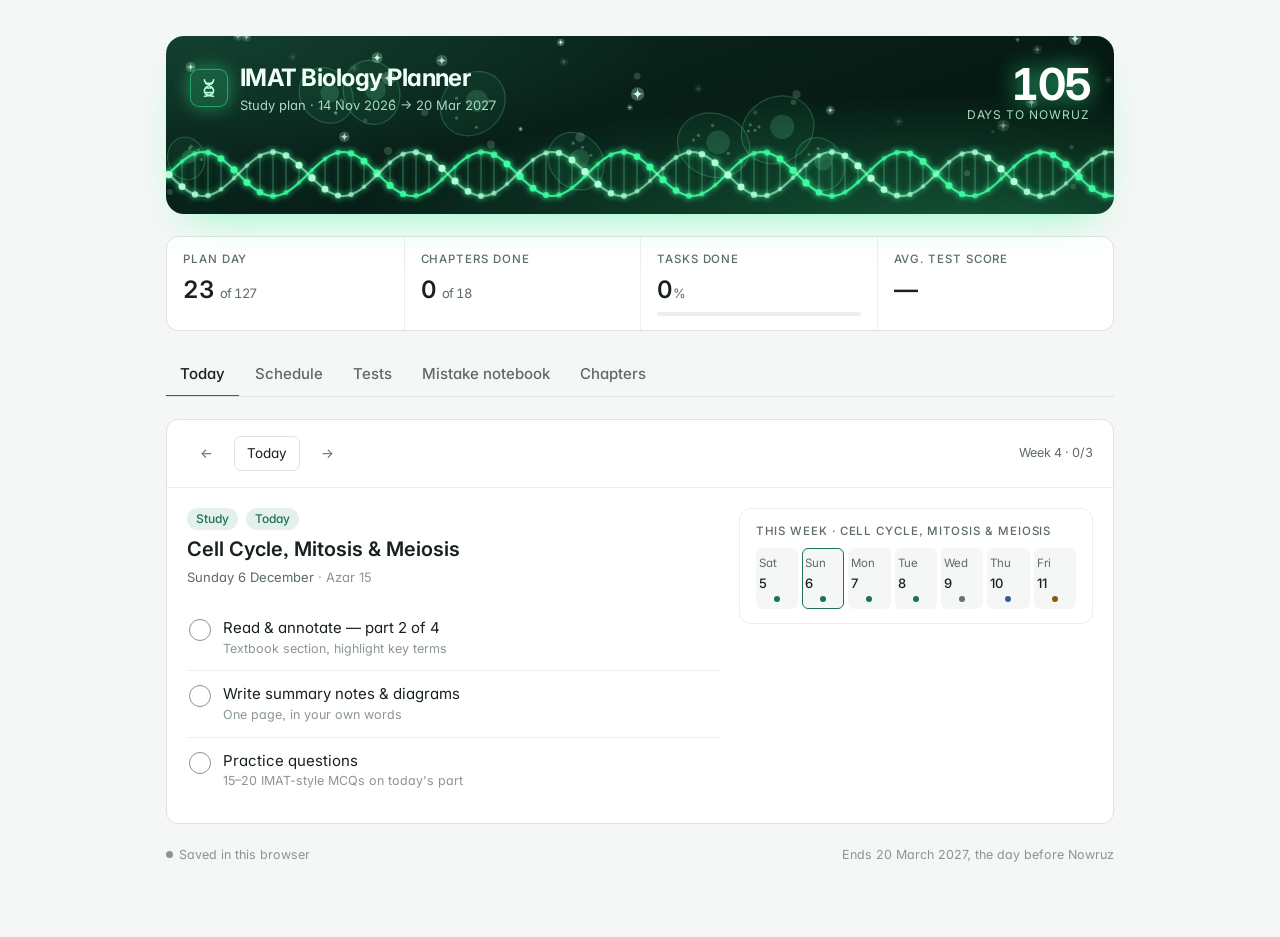
==== commit 0a76d93b: "Start all six planners on Saturday 14 Nov; refit chapters to 18 weeks; smoother animation - Start da" ====
--- a/index.html
+++ b/index.html
@@ -197,7 +197,7 @@
 .hero-count b{font-size:44px;font-weight:700;letter-spacing:-.04em;font-variant-numeric:tabular-nums;color:#fff;text-shadow:0 0 22px color-mix(in srgb,var(--glow) 80%,transparent)}
 .hero-count span{font-size:12px;letter-spacing:.08em;text-transform:uppercase;color:#a9d9c3}
 .spark{position:fixed;width:10px;height:10px;pointer-events:none;z-index:50;background:var(--glow);
-  clip-path:polygon(50% 0,61% 39%,100% 50%,61% 61%,50% 100%,39% 61%,0 50%,39% 39%);filter:drop-shadow(0 0 4px var(--glow));
+  clip-path:polygon(50% 0,61% 39%,100% 50%,61% 61%,50% 100%,39% 61%,0 50%,39% 39%);
   animation:spark .8s cubic-bezier(.2,.7,.3,1) forwards}
 @keyframes spark{0%{transform:translate(-50%,-50%) scale(.4)}60%{opacity:1}100%{transform:translate(calc(-50% + var(--dx)),calc(-50% + var(--dy))) scale(0) rotate(160deg);opacity:0}}
 
@@ -258,10 +258,10 @@
 "use strict";
 
 /* ---------- Calendar ---------- */
-const START = new Date(2026,10,8);   // first study day (tomorrow)
+const START = new Date(2026,10,14);  // first study day: Saturday 14 Nov 2026
 const END   = new Date(2027,2,20);   // 29 Esfand 1405 — the day before Nowruz
 const NOWRUZ= new Date(2027,2,21);   // 1 Farvardin 1406
-const WEEK0 = new Date(2026,10,7);   // Saturday that opens week 1
+const WEEK0 = new Date(2026,10,14);  // Saturday that opens week 1
 const DAY = 86400000;
 const keyOf = d => d.getFullYear()+"-"+String(d.getMonth()+1).padStart(2,"0")+"-"+String(d.getDate()).padStart(2,"0");
 const fromKey = k => { const [y,m,d]=k.split("-").map(Number); return new Date(y,m-1,d); };
@@ -283,8 +283,7 @@
   "Mutations, Genetic Disorders & Biotechnology",
   "Evolution & Classification of Living Things",
   "Tissues, Skin & the Musculoskeletal System",
-  "Circulatory System & Blood",
-  "Immune System",
+  "Circulatory & Immune Systems",
   "Respiratory System",
   "Digestive System & Nutrition",
   "Excretory System & Homeostasis",
@@ -295,7 +294,7 @@
 /* ---------- Text ---------- */
 const T = {
   en:{
-    sub:"Study plan · 8 Nov 2026 → 20 Mar 2027",
+    sub:"Study plan · 14 Nov 2026 → 20 Mar 2027",
     range:"Ends 20 March 2027, the day before Nowruz",
     tabs:{today:"Today",schedule:"Schedule",tests:"Tests",mistakes:"Mistake notebook",chapters:"Chapters"},
     l_day:"Plan day", l_left:"Chapters done", l_prog:"Tasks done", l_avg:"Avg. test score",
@@ -309,7 +308,7 @@
     test:(n)=>[["test",`Timed test — ${n}`,"Mixed questions from every chapter so far"],["check","Mark answers and find every error","Note why each wrong answer was wrong"]],
     review:(c)=>[["recall",`Active recall: ${c}`,"Blank page: write all you remember, then check"],["mist","Write this week's mistakes in the notebook","From Thursday's test and practice sets"],["weak","Re-study the weak spots","Re-read only the parts you got wrong"]],
     rest:()=>[["rest","Rest, or catch up on unfinished tasks","Optional. Not counted in progress"]],
-    final:()=>[["final","Full-course review: chapters 1–19","Skim summary notes of every chapter"],["mist","Read the whole mistake notebook","Focus on unresolved entries"]],
+    final:()=>[["final","Full-course review: chapters 1–18","Skim summary notes of every chapter"],["mist","Read the whole mistake notebook","Focus on unresolved entries"]],
     chRange:n=> n===1?"chapter 1":`chapters 1–${n}`,
     score:"Score", scoreHint:"Your score in %", saveScore:"Save",
     weekOf:"Week of", openNotebook:"Open notebook",
@@ -616,7 +615,7 @@
   const el=e.target;
   if(el.dataset.task){ (S.done[cursor] ||= {});
     if(el.checked){ const r=el.getBoundingClientRect(); const d0=DAYS.find(x=>x.key===cursor); const all=tasksFor(d0).every(x=>x[0]===el.dataset.task||isDone(d0,x[0]));
-      burst(r.left+r.width/2, r.top+r.height/2, all?26:12, all?110:56); } if(el.checked) S.done[cursor][el.dataset.task]=true; else delete S.done[cursor][el.dataset.task];
+      burst(r.left+r.width/2, r.top+r.height/2, all?16:9, all?100:52); } if(el.checked) S.done[cursor][el.dataset.task]=true; else delete S.done[cursor][el.dataset.task];
     if(!Object.keys(S.done[cursor]).length) delete S.done[cursor]; save(); render(); }
   if(el.id==="f-ch"){ mFilter.ch=el.value; render(); }
   if(el.id==="f-st"){ mFilter.st=el.value; render(); }
@@ -649,8 +648,8 @@
   const cells=Array.from({length:8},()=>({x:rnd(),y:rnd()*.8,r:14+rnd()*26,ph:rnd()*6.3,sp:.00015+rnd()*.0002,org:Array.from({length:4},()=>[rnd()*6.3,.45+rnd()*.35])}));
   const stars=Array.from({length:26},()=>({x:rnd(),y:rnd(),s:2+rnd()*5,ph:rnd()*6.3,sp:.0015+rnd()*.003}));
   const bubbles=Array.from({length:14},()=>({x:rnd(),y:rnd(),r:1.5+rnd()*3.5,sp:.00004+rnd()*.00008}));
-  function size(){ const dpr=Math.min(window.devicePixelRatio||1,2); w=c.clientWidth; h=c.clientHeight; c.width=Math.round(w*dpr); c.height=Math.round(h*dpr); ctx.setTransform(dpr,0,0,dpr,0,0); }
-  function star(x,y,s){ ctx.beginPath(); ctx.moveTo(x,y-s); ctx.quadraticCurveTo(x,y,x+s,y); ctx.quadraticCurveTo(x,y,x,y+s); ctx.quadraticCurveTo(x,y,x-s,y); ctx.quadraticCurveTo(x,y,x,y-s); ctx.fill(); }
+  function size(){ const dpr=Math.min(window.devicePixelRatio||1,1.5); w=c.clientWidth; h=c.clientHeight; c.width=Math.round(w*dpr); c.height=Math.round(h*dpr); ctx.setTransform(dpr,0,0,dpr,0,0); }
+  function star(x,y,s){ const ga=ctx.globalAlpha; ctx.globalAlpha=ga*.28; ctx.beginPath(); ctx.arc(x,y,s*1.15,0,Math.PI*2); ctx.fill(); ctx.globalAlpha=ga; ctx.beginPath(); ctx.moveTo(x,y-s); ctx.quadraticCurveTo(x,y,x+s,y); ctx.quadraticCurveTo(x,y,x,y+s); ctx.quadraticCurveTo(x,y,x-s,y); ctx.quadraticCurveTo(x,y,x,y-s); ctx.fill(); }
   function draw(t){
     ctx.clearRect(0,0,w,h);
     // drifting cells with nucleus and organelles
@@ -666,7 +665,7 @@
     bubbles.forEach(b=>{ const y=((b.y-t*b.sp)%1+1)%1; ctx.beginPath(); ctx.arc(b.x*w,y*h,b.r,0,Math.PI*2); ctx.fill(); });
     // glowing DNA helix along the bottom
     const amp=Math.min(22,h*.14), cy=h-amp-18, step=13, k=.045, sh=t*.0011;
-    ctx.save(); ctx.shadowColor="#3dffa0"; ctx.shadowBlur=12;
+    ctx.save(); ctx.shadowColor="#3dffa0"; ctx.shadowBlur=6;
     for(let x=-10;x<w+10;x+=step){
       const ph=x*k+sh, y1=cy+Math.sin(ph)*amp, y2=cy-Math.sin(ph)*amp;
       ctx.strokeStyle="rgba(124,255,178,.28)"; ctx.lineWidth=1.4; ctx.beginPath(); ctx.moveTo(x,y1); ctx.lineTo(x,y2); ctx.stroke();
@@ -679,16 +678,20 @@
     });
     ctx.restore();
     // twinkling sparkles
-    ctx.save(); ctx.shadowColor="#3dffa0"; ctx.shadowBlur=10;
+    ctx.save(); ctx.shadowColor="#3dffa0"; ctx.shadowBlur=0;
     stars.forEach(s=>{ const a=.15+.85*Math.pow(Math.abs(Math.sin(t*s.sp+s.ph)),3); ctx.fillStyle=`rgba(207,255,227,${a})`; star(s.x*w,s.y*(h-amp*2-30),s.s*(.6+.4*a)); });
     ctx.restore();
   }
-  function loop(t){ draw(t); raf=requestAnimationFrame(loop); }
+  // ~30 fps, and only while the banner is on screen and the app is in front: keeps phones cool and smooth
+  let last=0, onScreen=true;
+  function loop(t){ raf=0; if(t-last>=33){ last=t; draw(t); } schedule(); }
+  function schedule(){ if(!raf && onScreen && !document.hidden) raf=requestAnimationFrame(loop); }
   size(); draw(2000);
   if(window.ResizeObserver) new ResizeObserver(()=>{ size(); draw(performance.now()); }).observe(c);
   if(reduce) return;
-  raf=requestAnimationFrame(loop);
-  document.addEventListener("visibilitychange",()=>{ cancelAnimationFrame(raf); if(!document.hidden) raf=requestAnimationFrame(loop); });
+  if(window.IntersectionObserver) new IntersectionObserver(es=>{ onScreen=es[0].isIntersecting; if(!onScreen&&raf){ cancelAnimationFrame(raf); raf=0; } schedule(); }).observe(c);
+  schedule();
+  document.addEventListener("visibilitychange",()=>{ if(document.hidden&&raf){ cancelAnimationFrame(raf); raf=0; } schedule(); });
 }
 
 /* ---------- Boot ---------- */
